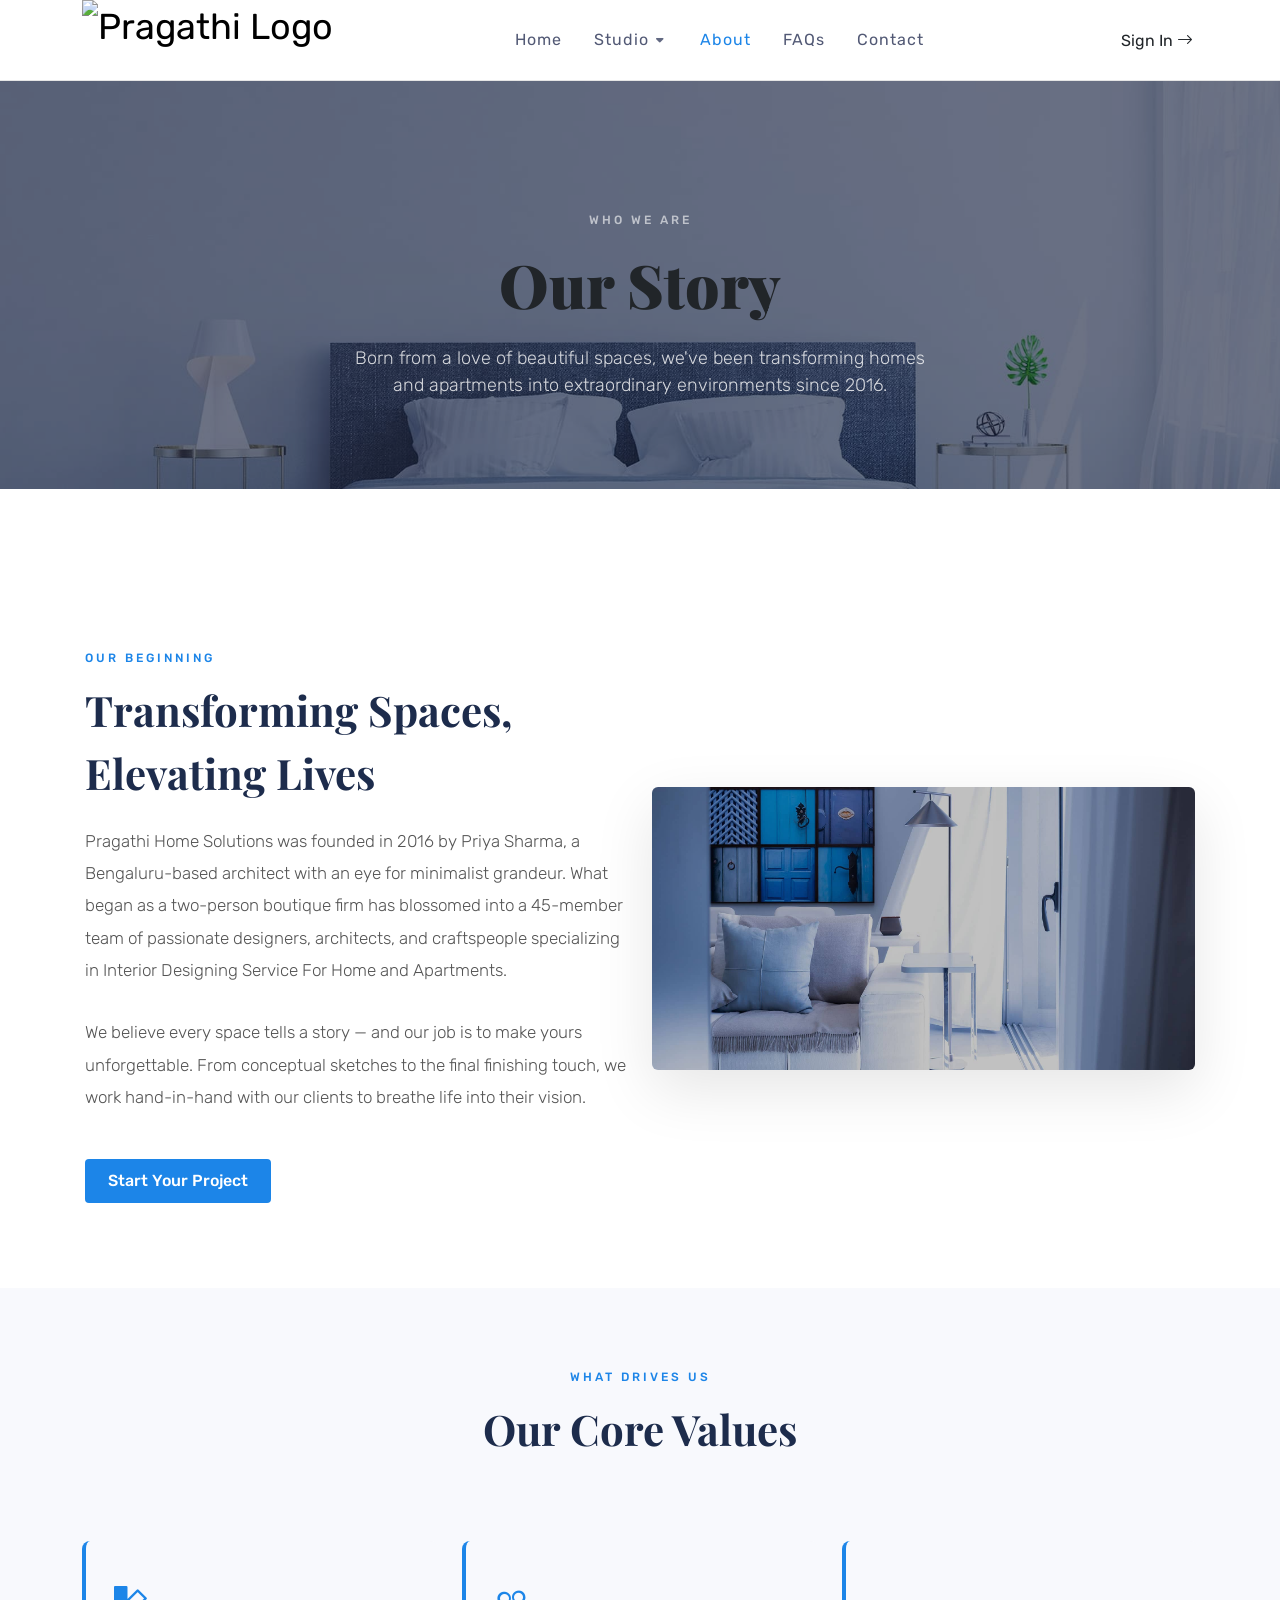
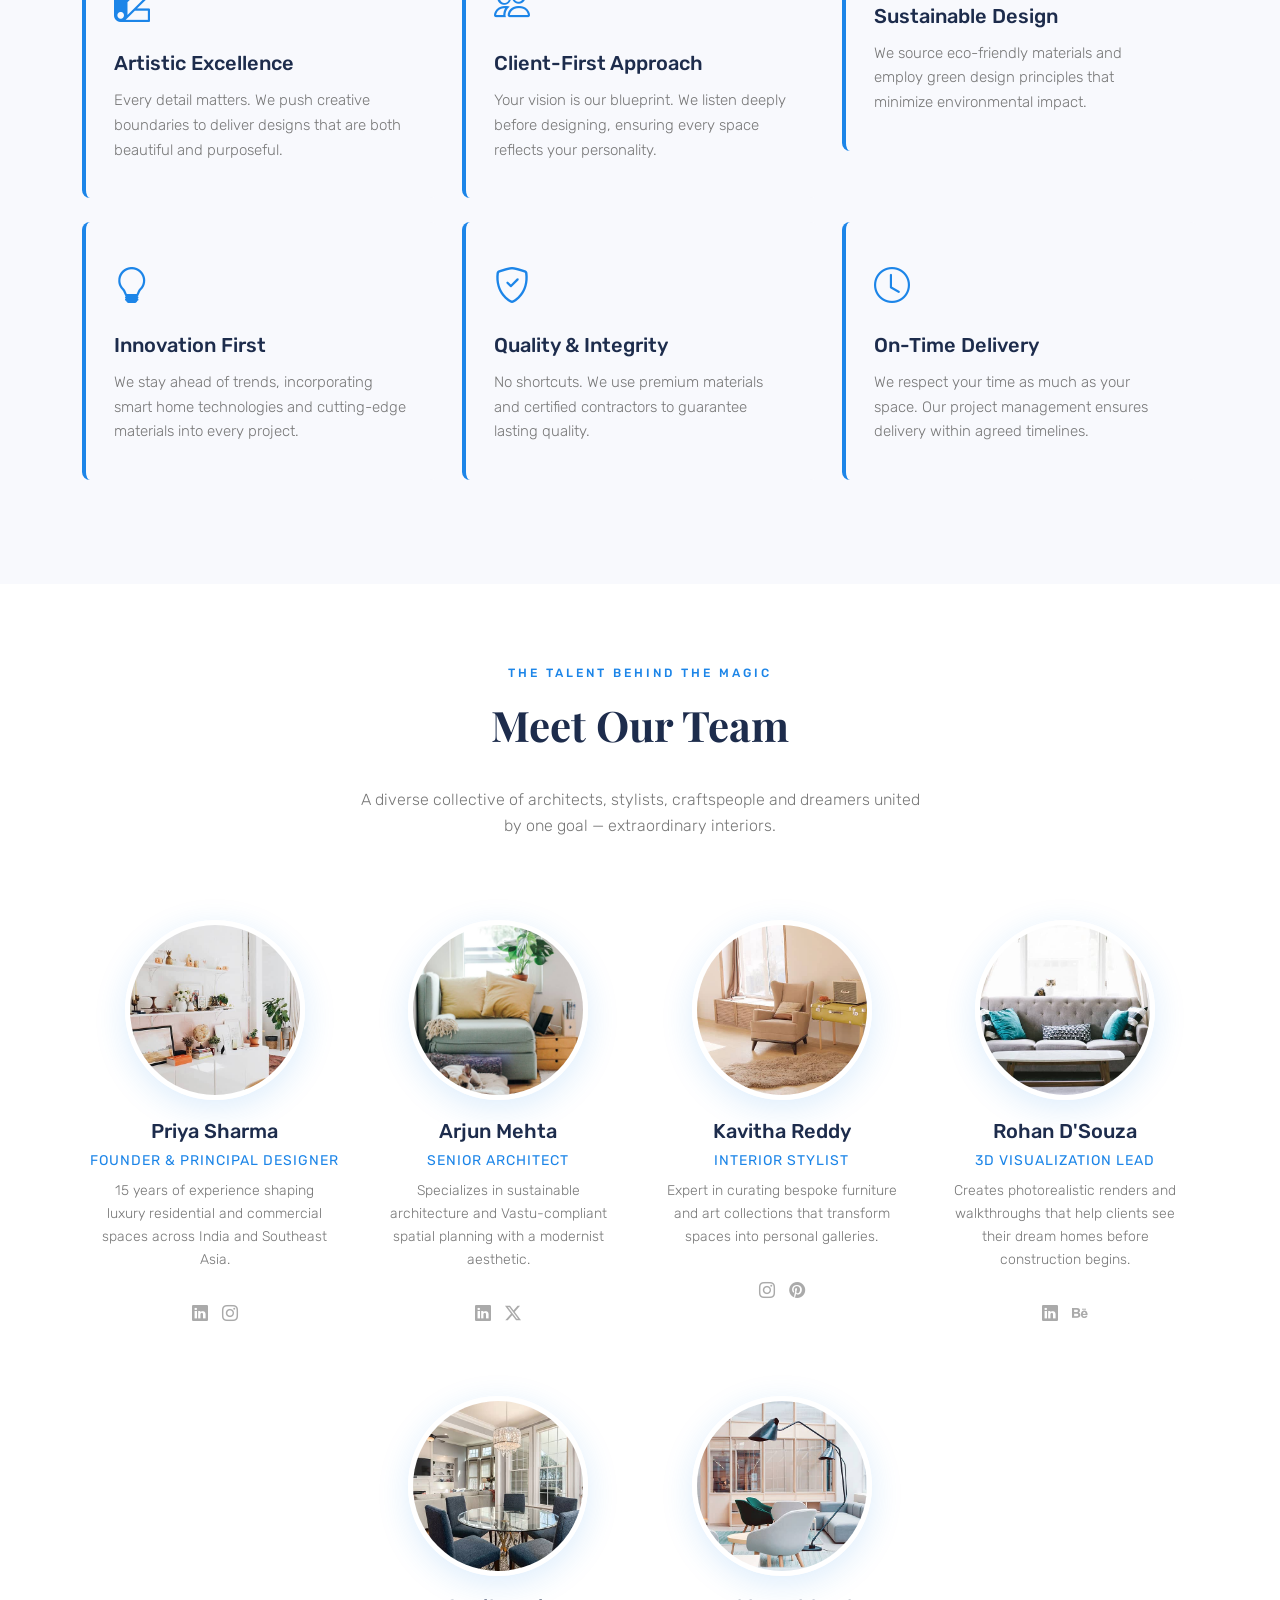
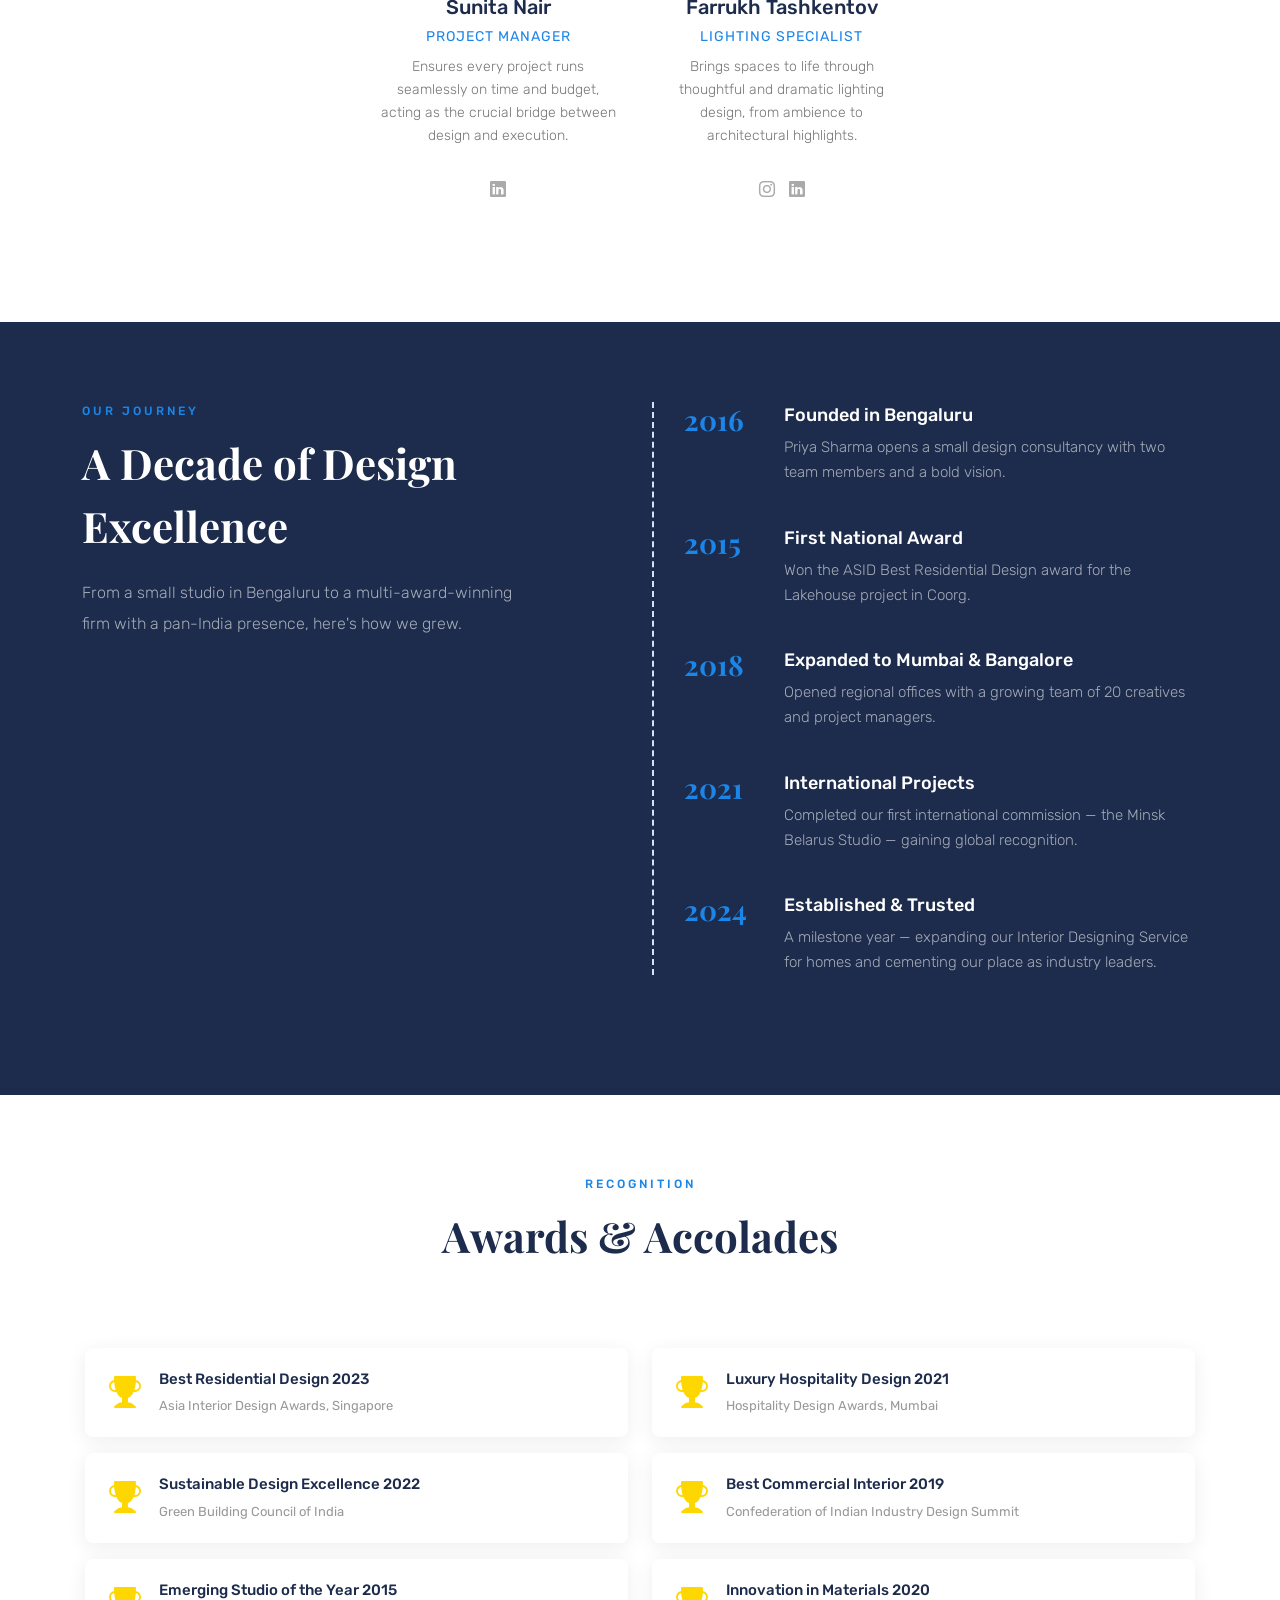
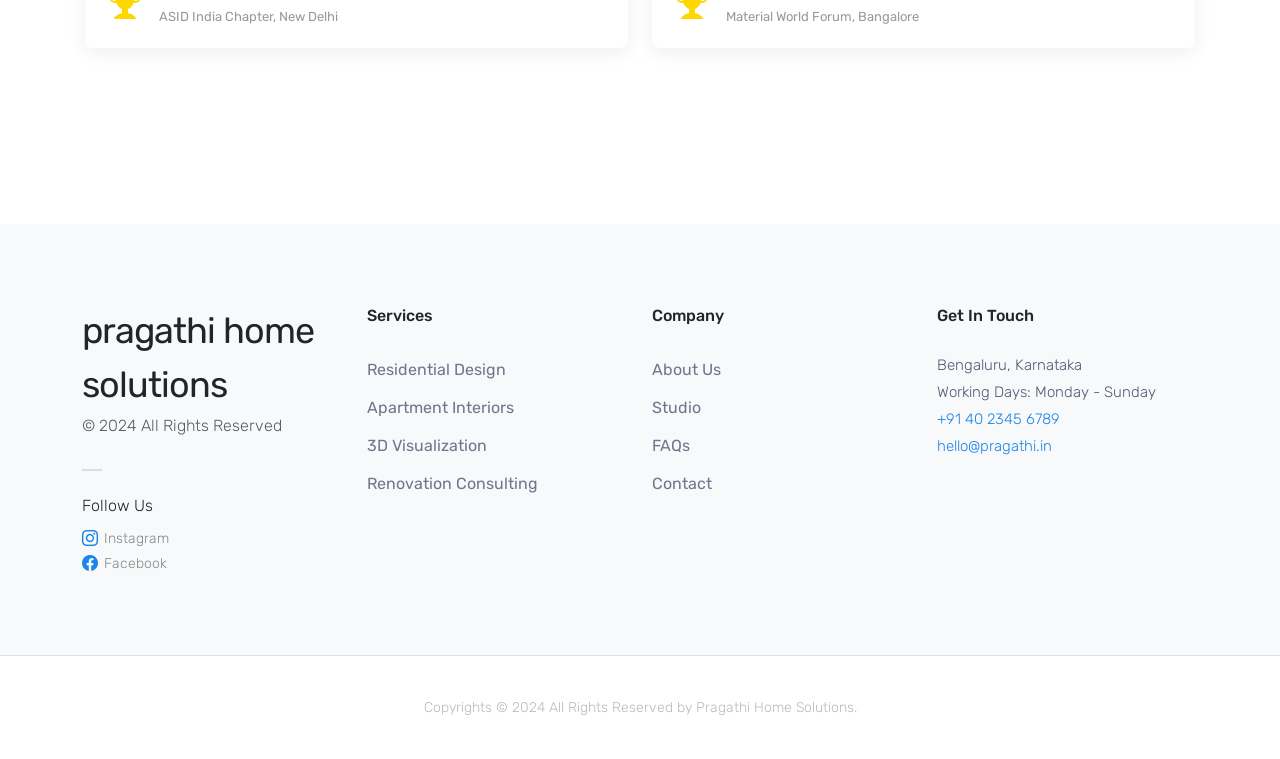
==== about.html @ 93fbe039 "first commit" ====
<!doctype html>
<html dir="ltr" lang="en-US">
  <head>
    <meta http-equiv="content-type" content="text/html; charset=utf-8" />
    <meta http-equiv="x-ua-compatible" content="IE=edge" />
    <meta name="description" content="Learn about Pragathi Home Solutions — our story, our team, and our design philosophy." />
    <link rel="preconnect" href="https://fonts.googleapis.com" />
    <link rel="preconnect" href="https://fonts.gstatic.com" crossorigin />
    <link href="https://fonts.googleapis.com/css2?family=Rubik:wght@300;400;500;700&family=Playfair+Display:ital,wght@0,700;0,900;1,700&display=swap" rel="stylesheet" />
    <link rel="stylesheet" href="style.css" />
    <link rel="stylesheet" href="css/font-icons.css" />
    <link rel="stylesheet" href="assets/interior-design/interior-design.css" />
    <link rel="stylesheet" href="css/custom.css" />
    <meta name="viewport" content="width=device-width, initial-scale=1" />
    <title>About Us | Pragathi Home Solutions</title>
    <style>
      .about-hero {
        background: url("assets/interior-design/images/about/hero.jpg") center center no-repeat;
        background-size: cover;
        padding: 130px 0 90px;
        position: relative;
      }
      .about-hero::before {
        content: '';
        position: absolute;
        inset: 0;
        background: rgba(10,20,50,0.6);
      }
      .about-hero .container { position: relative; z-index: 2; }
      .team-card {
        text-align: center;
        margin-bottom: 40px;
      }
      .team-img {
        width: 180px;
        height: 180px;
        border-radius: 50%;
        object-fit: cover;
        border: 5px solid #fff;
        box-shadow: 0 8px 32px rgba(28,133,232,.15);
        transition: transform .3s ease, box-shadow .3s ease;
      }
      .team-img:hover {
        transform: translateY(-6px);
        box-shadow: 0 16px 40px rgba(28,133,232,.25);
      }
      .team-name { font-size: 20px; font-weight: 500; color: #1d2c4c; margin: 16px 0 4px; }
      .team-role { font-size: 14px; color: #1c85e8; font-weight: 400; letter-spacing: 1px; text-transform: uppercase; }
      .team-bio { font-size: 14px; color: #777; font-weight: 300; margin-top: 8px; padding: 0 10px; }
      .team-social a { color: #AAA; font-size: 16px; margin: 0 5px; transition: color .3s; }
      .team-social a:hover { color: #1c85e8; }
      .value-card {
        background: #f8f9fd;
        border-radius: 8px;
        padding: 36px 28px;
        margin-bottom: 24px;
        border-left: 4px solid #1c85e8;
        transition: transform .3s ease, box-shadow .3s ease;
      }
      .value-card:hover {
        transform: translateY(-4px);
        box-shadow: 0 12px 35px rgba(28,133,232,.12);
      }
      .value-card i { font-size: 36px; color: #1c85e8; margin-bottom: 16px; }
      .value-card h4 { font-size: 20px; font-weight: 500; color: #1d2c4c; margin-bottom: 10px; }
      .value-card p { color: #777; font-weight: 300; font-size: 15px; margin: 0; }
      .timeline-item {
        display: flex;
        gap: 30px;
        margin-bottom: 40px;
        align-items: flex-start;
      }
      .timeline-year {
        min-width: 70px;
        font-family: 'Playfair Display', serif;
        font-size: 28px;
        font-weight: 700;
        color: #1c85e8;
        line-height: 1;
        padding-top: 4px;
      }
      .timeline-content h5 { color: #1d2c4c; font-size: 18px; font-weight: 500; margin-bottom: 6px; }
      .timeline-content p { color: #777; font-size: 15px; font-weight: 300; margin: 0; }
      .timeline-line {
        border-left: 2px dashed #d0e6f8;
        padding-left: 30px;
      }
      .section-label {
        text-transform: uppercase;
        letter-spacing: 3px;
        font-size: 12px;
        color: #1c85e8;
        font-weight: 500;
        margin-bottom: 10px;
      }
      .award-badge {
        display: flex;
        align-items: center;
        gap: 18px;
        padding: 20px 24px;
        background: #fff;
        border-radius: 8px;
        box-shadow: 0 4px 20px rgba(0,0,0,.07);
        margin-bottom: 16px;
        transition: transform .3s;
      }
      .award-badge:hover { transform: translateX(6px); }
      .award-badge i { font-size: 32px; color: gold; }
      .award-badge h6 { margin: 0 0 3px; font-size: 15px; font-weight: 500; color: #1d2c4c; }
      .award-badge span { font-size: 13px; color: #999; }
    </style>
  </head>

  <body class="stretched side-push-panel">
    <div id="side-panel">
      <div id="side-panel-trigger-close" class="side-panel-trigger">
        <a href="#"><i class="bi-x-lg"></i></a>
      </div>
      <div class="side-panel-wrap">
        <div class="widget">
          <h4 class="fw-normal">Quick Links</h4>
          <ul class="list-unstyled">
            <li><a href="index.html">Home</a></li>
            <li><a href="studio.html">Studio</a></li>
            <li><a href="about.html">About</a></li>
            <li><a href="faqs.html">FAQs</a></li>
            <li><a href="contact.html">Contact</a></li>
          </ul>
        </div>
      </div>
    </div>

    <div id="wrapper">
      <!-- Header -->
      <header id="header" class="header-size-md" data-sticky-shrink="false">
        <div id="header-wrap">
          <div class="container">
            <div class="header-row justify-content-between">
              <div id="logo" class="me-lg-0">
                <a href="index.html">
                  <img class="logo-default" srcset="assets/interior-design/images/logo.png, assets/interior-design/images/logo@2x.png 2x" src="assets/interior-design/images/logo@2x.png" alt="Pragathi Logo" />
                </a>
              </div>
              <div class="header-misc">
                <div id="side-panel-trigger" class="side-panel-trigger">
                  <a href="#" class="d-block d-lg-none text-dark"><i class="bi-arrow-right"></i></a>
                  <a href="#" class="d-none d-lg-block text-dark">Sign In <i class="bi-arrow-right"></i></a>
                </div>
              </div>
              <div class="primary-menu-trigger">
                <button class="cnvs-hamburger" type="button" title="Open Mobile Menu">
                  <span class="cnvs-hamburger-box"><span class="cnvs-hamburger-inner"></span></span>
                </button>
              </div>
              <nav class="primary-menu with-arrows">
                <ul class="menu-container">
                  <li class="menu-item"><a class="menu-link" href="index.html"><div>Home</div></a></li>
                  <li class="menu-item"><a class="menu-link" href="studio.html"><div>Studio</div></a>
                    <ul class="sub-menu-container">
                      <li class="menu-item"><a class="menu-link" href="project-detail.html?project=minskbelarus"><div>Minsk Belarus Studio</div></a></li>
                      <li class="menu-item"><a class="menu-link" href="project-detail.html?project=malibu"><div>Malibu Dream Airstream</div></a></li>
                      <li class="menu-item"><a class="menu-link" href="project-detail.html?project=moderncondo"><div>Modern Condo in City</div></a></li>
                    </ul>
                  </li>
                  <li class="menu-item current"><a class="menu-link" href="about.html"><div>About</div></a></li>
                  <li class="menu-item"><a class="menu-link" href="faqs.html"><div>FAQs</div></a></li>
                  <li class="menu-item"><a class="menu-link" href="contact.html"><div>Contact</div></a></li>
                </ul>
              </nav>
            </div>
          </div>
        </div>
        <div class="header-wrap-clone"></div>
      </header>

      <!-- Hero -->
      <section class="about-hero">
        <div class="container text-center text-white">
          <p class="section-label" style="color:rgba(255,255,255,.6)">Who We Are</p>
          <h1 class="font-secondary" style="font-size:60px; font-weight:900; margin-bottom:16px;">Our Story</h1>
          <p style="font-weight:300; opacity:.8; max-width:580px; margin:0 auto; font-size:18px;">
            Born from a love of beautiful spaces, we've been transforming homes and apartments into extraordinary environments since 2016.
          </p>
        </div>
      </section>

      <!-- Content -->
      <section id="content">
        <div class="content-wrap">

          <!-- Our Story -->
          <div class="container" style="padding: 80px 15px;">
            <div class="row align-items-center col-mb-50">
              <div class="col-lg-6">
                <p class="section-label">Our Beginning</p>
                <h2 class="font-secondary" style="font-size:42px; font-weight:700; color:#1d2c4c; margin-bottom:20px;">
                  Transforming Spaces,<br />Elevating Lives
                </h2>
                <p style="font-size:17px; color:#555; font-weight:300; line-height:1.9;">
                  Pragathi Home Solutions was founded in 2016 by Priya Sharma, a Bengaluru-based architect with an eye for minimalist grandeur. What began as a two-person boutique firm has blossomed into a 45-member team of passionate designers, architects, and craftspeople specializing in Interior Designing Service For Home and Apartments.
                </p>
                <p style="font-size:17px; color:#555; font-weight:300; line-height:1.9;">
                  We believe every space tells a story — and our job is to make yours unforgettable. From conceptual sketches to the final finishing touch, we work hand-in-hand with our clients to breathe life into their vision.
                </p>
                <a href="contact.html" class="button ms-0 button-rounded bg-color mt-3">Start Your Project</a>
              </div>
              <div class="col-lg-6">
                <img src="assets/interior-design/images/about/1.jpg" alt="Our Story" class="w-100" style="border-radius:6px; box-shadow: 0 20px 60px rgba(0,0,0,.1);" />
              </div>
            </div>
          </div>

          <!-- Our Values -->
          <div style="background:#f8f9fd; padding:80px 0;">
            <div class="container">
              <div class="text-center mb-6">
                <p class="section-label">What Drives Us</p>
                <h2 class="font-secondary" style="font-size:42px; font-weight:700; color:#1d2c4c;">Our Core Values</h2>
              </div>
              <div class="row col-mb-24">
                <div class="col-md-6 col-lg-4">
                  <div class="value-card">
                    <i class="bi-palette2"></i>
                    <h4>Artistic Excellence</h4>
                    <p>Every detail matters. We push creative boundaries to deliver designs that are both beautiful and purposeful.</p>
                  </div>
                </div>
                <div class="col-md-6 col-lg-4">
                  <div class="value-card">
                    <i class="bi-people"></i>
                    <h4>Client-First Approach</h4>
                    <p>Your vision is our blueprint. We listen deeply before designing, ensuring every space reflects your personality.</p>
                  </div>
                </div>
                <div class="col-md-6 col-lg-4">
                  <div class="value-card">
                    <i class="bi-leaf"></i>
                    <h4>Sustainable Design</h4>
                    <p>We source eco-friendly materials and employ green design principles that minimize environmental impact.</p>
                  </div>
                </div>
                <div class="col-md-6 col-lg-4">
                  <div class="value-card">
                    <i class="bi-lightbulb"></i>
                    <h4>Innovation First</h4>
                    <p>We stay ahead of trends, incorporating smart home technologies and cutting-edge materials into every project.</p>
                  </div>
                </div>
                <div class="col-md-6 col-lg-4">
                  <div class="value-card">
                    <i class="bi-shield-check"></i>
                    <h4>Quality & Integrity</h4>
                    <p>No shortcuts. We use premium materials and certified contractors to guarantee lasting quality.</p>
                  </div>
                </div>
                <div class="col-md-6 col-lg-4">
                  <div class="value-card">
                    <i class="bi-clock"></i>
                    <h4>On-Time Delivery</h4>
                    <p>We respect your time as much as your space. Our project management ensures delivery within agreed timelines.</p>
                  </div>
                </div>
              </div>
            </div>
          </div>

          <!-- Team -->
          <div class="container" style="padding: 80px 15px;">
            <div class="text-center mb-6">
              <p class="section-label">The Talent Behind The Magic</p>
              <h2 class="font-secondary" style="font-size:42px; font-weight:700; color:#1d2c4c;">Meet Our Team</h2>
              <p style="color:#777; max-width:560px; margin:12px auto 0; font-weight:300;">
                A diverse collective of architects, stylists, craftspeople and dreamers united by one goal — extraordinary interiors.
              </p>
            </div>
            <div class="row justify-content-center col-mb-30">
              <div class="col-6 col-md-4 col-lg-3">
                <div class="team-card">
                  <img src="assets/interior-design/images/studios/1.jpg" alt="Priya Sharma" class="team-img" />
                  <div class="team-name">Priya Sharma</div>
                  <div class="team-role">Founder & Principal Designer</div>
                  <p class="team-bio">15 years of experience shaping luxury residential and commercial spaces across India and Southeast Asia.</p>
                  <div class="team-social mt-2">
                    <a href="#"><i class="bi-linkedin"></i></a>
                    <a href="#"><i class="bi-instagram"></i></a>
                  </div>
                </div>
              </div>
              <div class="col-6 col-md-4 col-lg-3">
                <div class="team-card">
                  <img src="assets/interior-design/images/studios/3.jpg" alt="Arjun Mehta" class="team-img" />
                  <div class="team-name">Arjun Mehta</div>
                  <div class="team-role">Senior Architect</div>
                  <p class="team-bio">Specializes in sustainable architecture and Vastu-compliant spatial planning with a modernist aesthetic.</p>
                  <div class="team-social mt-2">
                    <a href="#"><i class="bi-linkedin"></i></a>
                    <a href="#"><i class="bi-twitter-x"></i></a>
                  </div>
                </div>
              </div>
              <div class="col-6 col-md-4 col-lg-3">
                <div class="team-card">
                  <img src="assets/interior-design/images/studios/5.jpg" alt="Kavitha Reddy" class="team-img" />
                  <div class="team-name">Kavitha Reddy</div>
                  <div class="team-role">Interior Stylist</div>
                  <p class="team-bio">Expert in curating bespoke furniture and art collections that transform spaces into personal galleries.</p>
                  <div class="team-social mt-2">
                    <a href="#"><i class="bi-instagram"></i></a>
                    <a href="#"><i class="bi-pinterest"></i></a>
                  </div>
                </div>
              </div>
              <div class="col-6 col-md-4 col-lg-3">
                <div class="team-card">
                  <img src="assets/interior-design/images/studios/7.jpg" alt="Rohan D'Souza" class="team-img" />
                  <div class="team-name">Rohan D'Souza</div>
                  <div class="team-role">3D Visualization Lead</div>
                  <p class="team-bio">Creates photorealistic renders and walkthroughs that help clients see their dream homes before construction begins.</p>
                  <div class="team-social mt-2">
                    <a href="#"><i class="bi-linkedin"></i></a>
                    <a href="#"><i class="bi-behance"></i></a>
                  </div>
                </div>
              </div>
              <div class="col-6 col-md-4 col-lg-3">
                <div class="team-card">
                  <img src="assets/interior-design/images/studios/9.jpg" alt="Sunita Nair" class="team-img" />
                  <div class="team-name">Sunita Nair</div>
                  <div class="team-role">Project Manager</div>
                  <p class="team-bio">Ensures every project runs seamlessly on time and budget, acting as the crucial bridge between design and execution.</p>
                  <div class="team-social mt-2">
                    <a href="#"><i class="bi-linkedin"></i></a>
                  </div>
                </div>
              </div>
              <div class="col-6 col-md-4 col-lg-3">
                <div class="team-card">
                  <img src="assets/interior-design/images/studios/11.jpg" alt="Farrukh Tashkentov" class="team-img" />
                  <div class="team-name">Farrukh Tashkentov</div>
                  <div class="team-role">Lighting Specialist</div>
                  <p class="team-bio">Brings spaces to life through thoughtful and dramatic lighting design, from ambience to architectural highlights.</p>
                  <div class="team-social mt-2">
                    <a href="#"><i class="bi-instagram"></i></a>
                    <a href="#"><i class="bi-linkedin"></i></a>
                  </div>
                </div>
              </div>
            </div>
          </div>

          <!-- Timeline -->
          <div style="background:#1d2c4c; padding:80px 0;">
            <div class="container">
              <div class="row col-mb-50">
                <div class="col-lg-5">
                  <p class="section-label" style="color:#1c85e8;">Our Journey</p>
                  <h2 class="font-secondary" style="font-size:42px; font-weight:700; color:#fff; margin-bottom:20px;">A Decade of Design Excellence</h2>
                  <p style="color:rgba(255,255,255,.6); font-weight:300; font-size:16px; line-height:1.9;">
                    From a small studio in Bengaluru to a multi-award-winning firm with a pan-India presence, here's how we grew.
                  </p>
                </div>
                <div class="col-lg-6 offset-lg-1">
                  <div class="timeline-line">
                    <div class="timeline-item">
                      <div class="timeline-year" style="color:#1c85e8;">2016</div>
                      <div class="timeline-content">
                        <h5 style="color:#fff;">Founded in Bengaluru</h5>
                        <p style="color:rgba(255,255,255,.6);">Priya Sharma opens a small design consultancy with two team members and a bold vision.</p>
                      </div>
                    </div>
                    <div class="timeline-item">
                      <div class="timeline-year" style="color:#1c85e8;">2015</div>
                      <div class="timeline-content">
                        <h5 style="color:#fff;">First National Award</h5>
                        <p style="color:rgba(255,255,255,.6);">Won the ASID Best Residential Design award for the Lakehouse project in Coorg.</p>
                      </div>
                    </div>
                    <div class="timeline-item">
                      <div class="timeline-year" style="color:#1c85e8;">2018</div>
                      <div class="timeline-content">
                        <h5 style="color:#fff;">Expanded to Mumbai & Bangalore</h5>
                        <p style="color:rgba(255,255,255,.6);">Opened regional offices with a growing team of 20 creatives and project managers.</p>
                      </div>
                    </div>
                    <div class="timeline-item">
                      <div class="timeline-year" style="color:#1c85e8;">2021</div>
                      <div class="timeline-content">
                        <h5 style="color:#fff;">International Projects</h5>
                        <p style="color:rgba(255,255,255,.6);">Completed our first international commission — the Minsk Belarus Studio — gaining global recognition.</p>
                      </div>
                    </div>
                    <div class="timeline-item">
                      <div class="timeline-year" style="color:#1c85e8;">2024</div>
                      <div class="timeline-content">
                        <h5 style="color:#fff;">Established & Trusted</h5>
                        <p style="color:rgba(255,255,255,.6);">A milestone year — expanding our Interior Designing Service for homes and cementing our place as industry leaders.</p>
                      </div>
                    </div>
                  </div>
                </div>
              </div>
            </div>
          </div>

          <!-- Awards -->
          <div class="container" style="padding: 80px 15px;">
            <div class="text-center mb-6">
              <p class="section-label">Recognition</p>
              <h2 class="font-secondary" style="font-size:42px; font-weight:700; color:#1d2c4c;">Awards & Accolades</h2>
            </div>
            <div class="row col-mb-20">
              <div class="col-md-6">
                <div class="award-badge"><i class="bi-trophy-fill"></i><div><h6>Best Residential Design 2023</h6><span>Asia Interior Design Awards, Singapore</span></div></div>
                <div class="award-badge"><i class="bi-trophy-fill"></i><div><h6>Sustainable Design Excellence 2022</h6><span>Green Building Council of India</span></div></div>
                <div class="award-badge"><i class="bi-trophy-fill"></i><div><h6>Emerging Studio of the Year 2015</h6><span>ASID India Chapter, New Delhi</span></div></div>
              </div>
              <div class="col-md-6">
                <div class="award-badge"><i class="bi-trophy-fill"></i><div><h6>Luxury Hospitality Design 2021</h6><span>Hospitality Design Awards, Mumbai</span></div></div>
                <div class="award-badge"><i class="bi-trophy-fill"></i><div><h6>Best Commercial Interior 2019</h6><span>Confederation of Indian Industry Design Summit</span></div></div>
                <div class="award-badge"><i class="bi-trophy-fill"></i><div><h6>Innovation in Materials 2020</h6><span>Material World Forum, Bangalore</span></div></div>
              </div>
            </div>
          </div>

        </div>
      </section>

      <!-- Footer -->
      <footer id="footer" class="border-0 bg-constrast-100">
        <div class="container">
          <div class="footer-widgets-wrap">
            <div class="row col-mb-50">
              <div class="col-sm-6 col-lg-3">
                <div class="widget">
                  <div class="fw-normal text-lowercase mb-0" style="font-size: 36px; letter-spacing: -1px">Pragathi Home Solutions</div>
                  <p class="text-muted fw-light">© 2024 All Rights Reserved</p>
                  <div class="app-links">
                    <p>Follow Us</p>
                    <a href="#" class="link"><i class="bi-instagram"></i> <span>Instagram</span></a><br />
                    <a href="#" class="link"><i class="bi-facebook"></i> <span>Facebook</span></a>
                  </div>
                </div>
              </div>
              <div class="col-sm-6 col-lg-3">
                <div class="widget widget_links widget-li-noicon">
                  <h4>Services</h4>
                  <ul>
                    <li><a href="#">Residential Design</a></li>
                    <li><a href="#">Apartment Interiors</a></li>
                    <li><a href="#">3D Visualization</a></li>
                    <li><a href="#">Renovation Consulting</a></li>
                  </ul>
                </div>
              </div>
              <div class="col-sm-6 col-lg-3">
                <div class="widget widget_links widget-li-noicon">
                  <h4>Company</h4>
                  <ul>
                    <li><a href="about.html">About Us</a></li>
                    <li><a href="studio.html">Studio</a></li>
                    <li><a href="faqs.html">FAQs</a></li>
                    <li><a href="contact.html">Contact</a></li>
                  </ul>
                </div>
              </div>
              <div class="col-sm-6 col-lg-3">
                <div class="widget">
                  <h4>Get In Touch</h4>
                  <address style="font-style:normal; color:#525975; font-size:15px; font-weight:300; line-height:1.8;">
                    Bengaluru, Karnataka<br />
                    Working Days: Monday - Sunday<br />
                    <a href="tel:+914023456789" style="color:#1c85e8;">+91 40 2345 6789</a><br />
                    <a href="mailto:hello@pragathi.in" style="color:#1c85e8;">hello@pragathi.in</a>
                  </address>
                </div>
              </div>
            </div>
          </div>
        </div>
        <div class="line m-0"></div>
        <div id="copyrights" style="background-color: #fff">
          <div class="container">
            <div class="w-100 text-center m-0">
              <span>Copyrights &copy; 2024 All Rights Reserved by Pragathi Home Solutions.</span>
            </div>
          </div>
        </div>
      </footer>
    </div>

    <div id="gotoTop" class="uil uil-angle-up rounded-circle"></div>
    <script src="js/plugins.min.js"></script>
    <script src="js/functions.bundle.js"></script>
  </body>
</html>
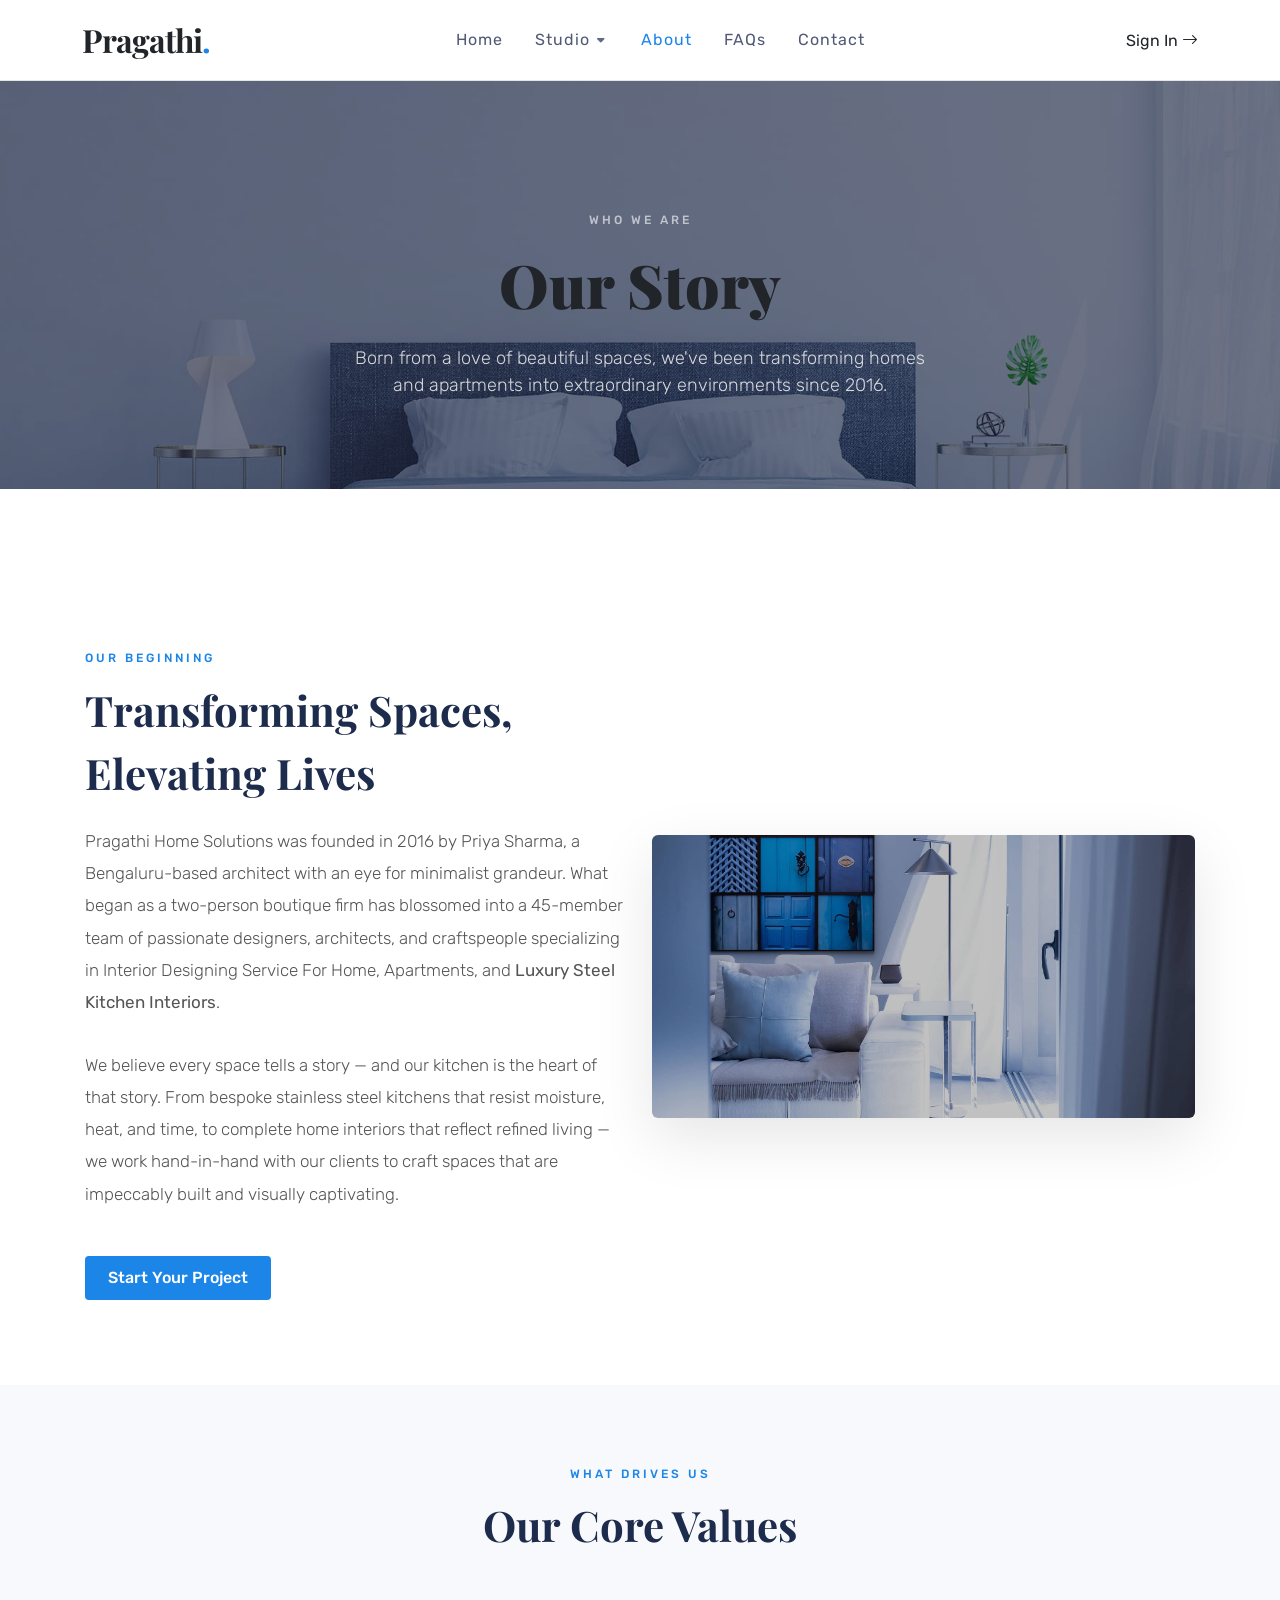
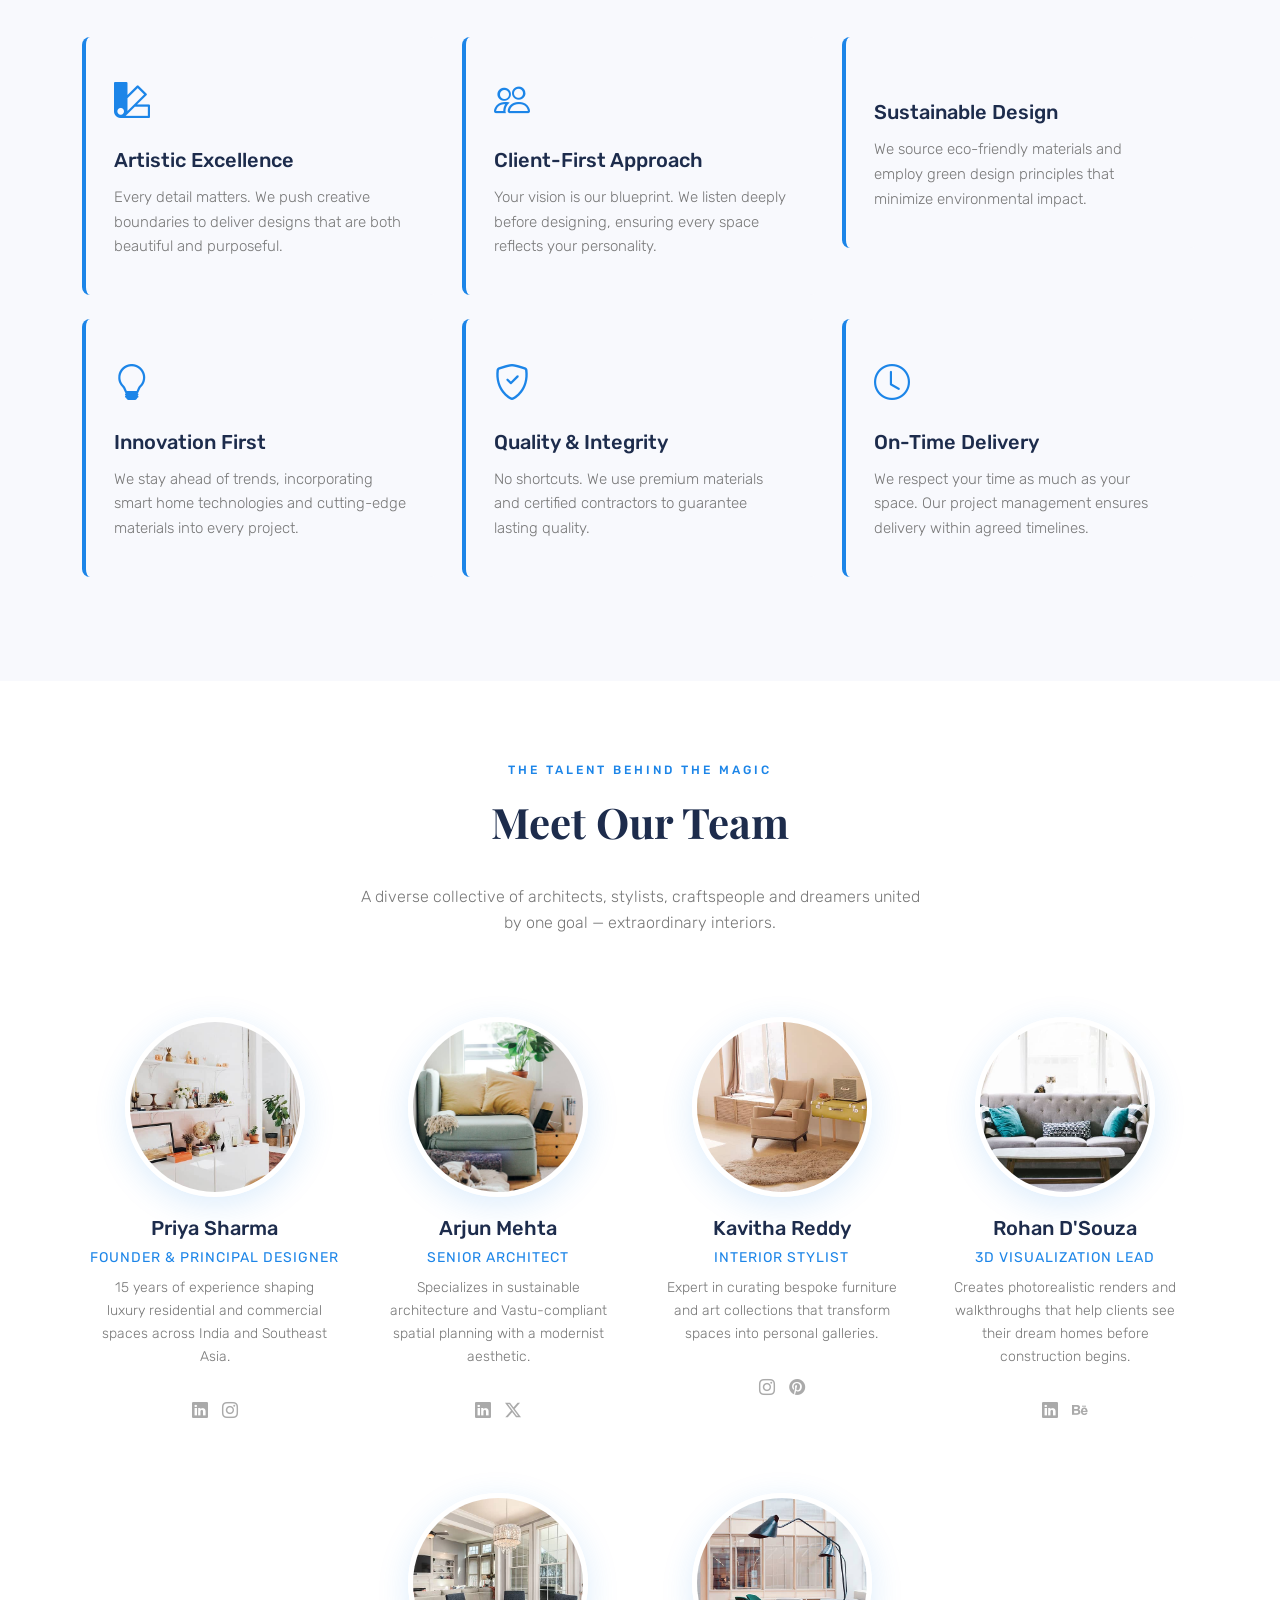
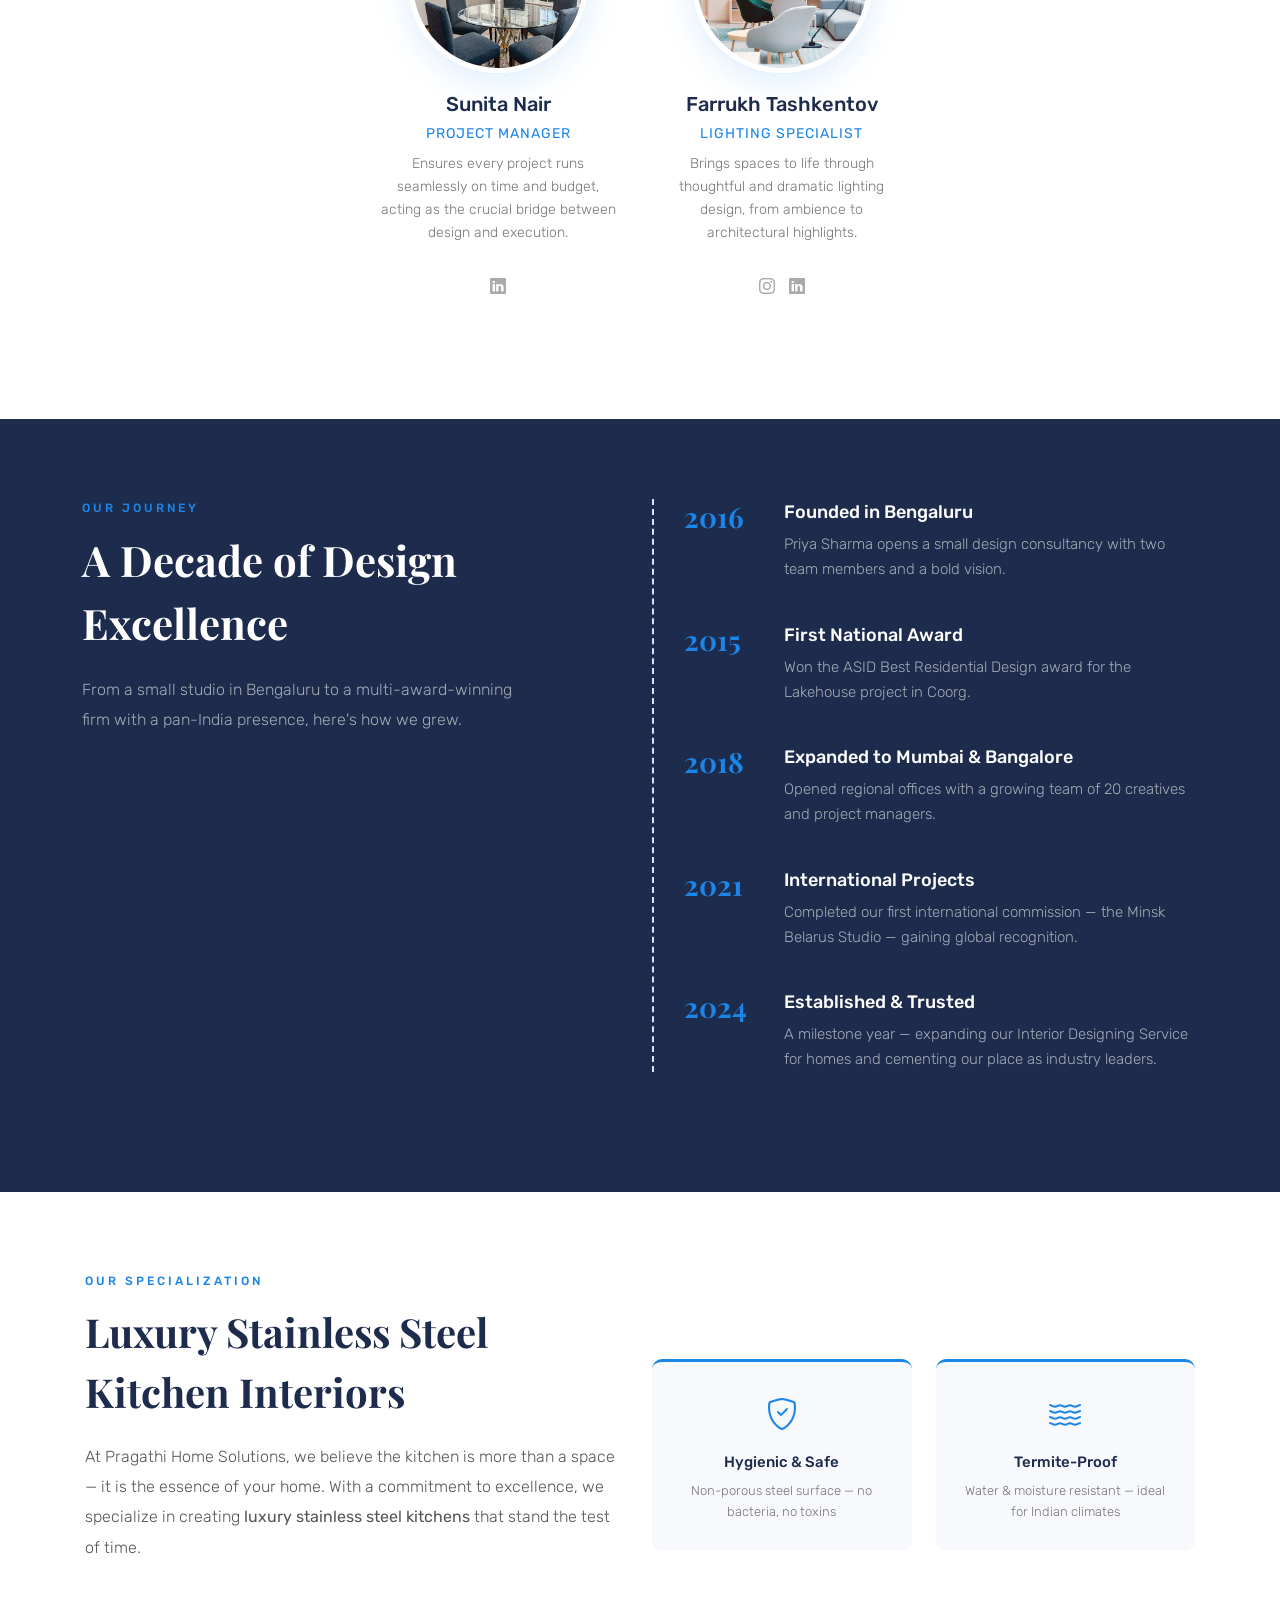
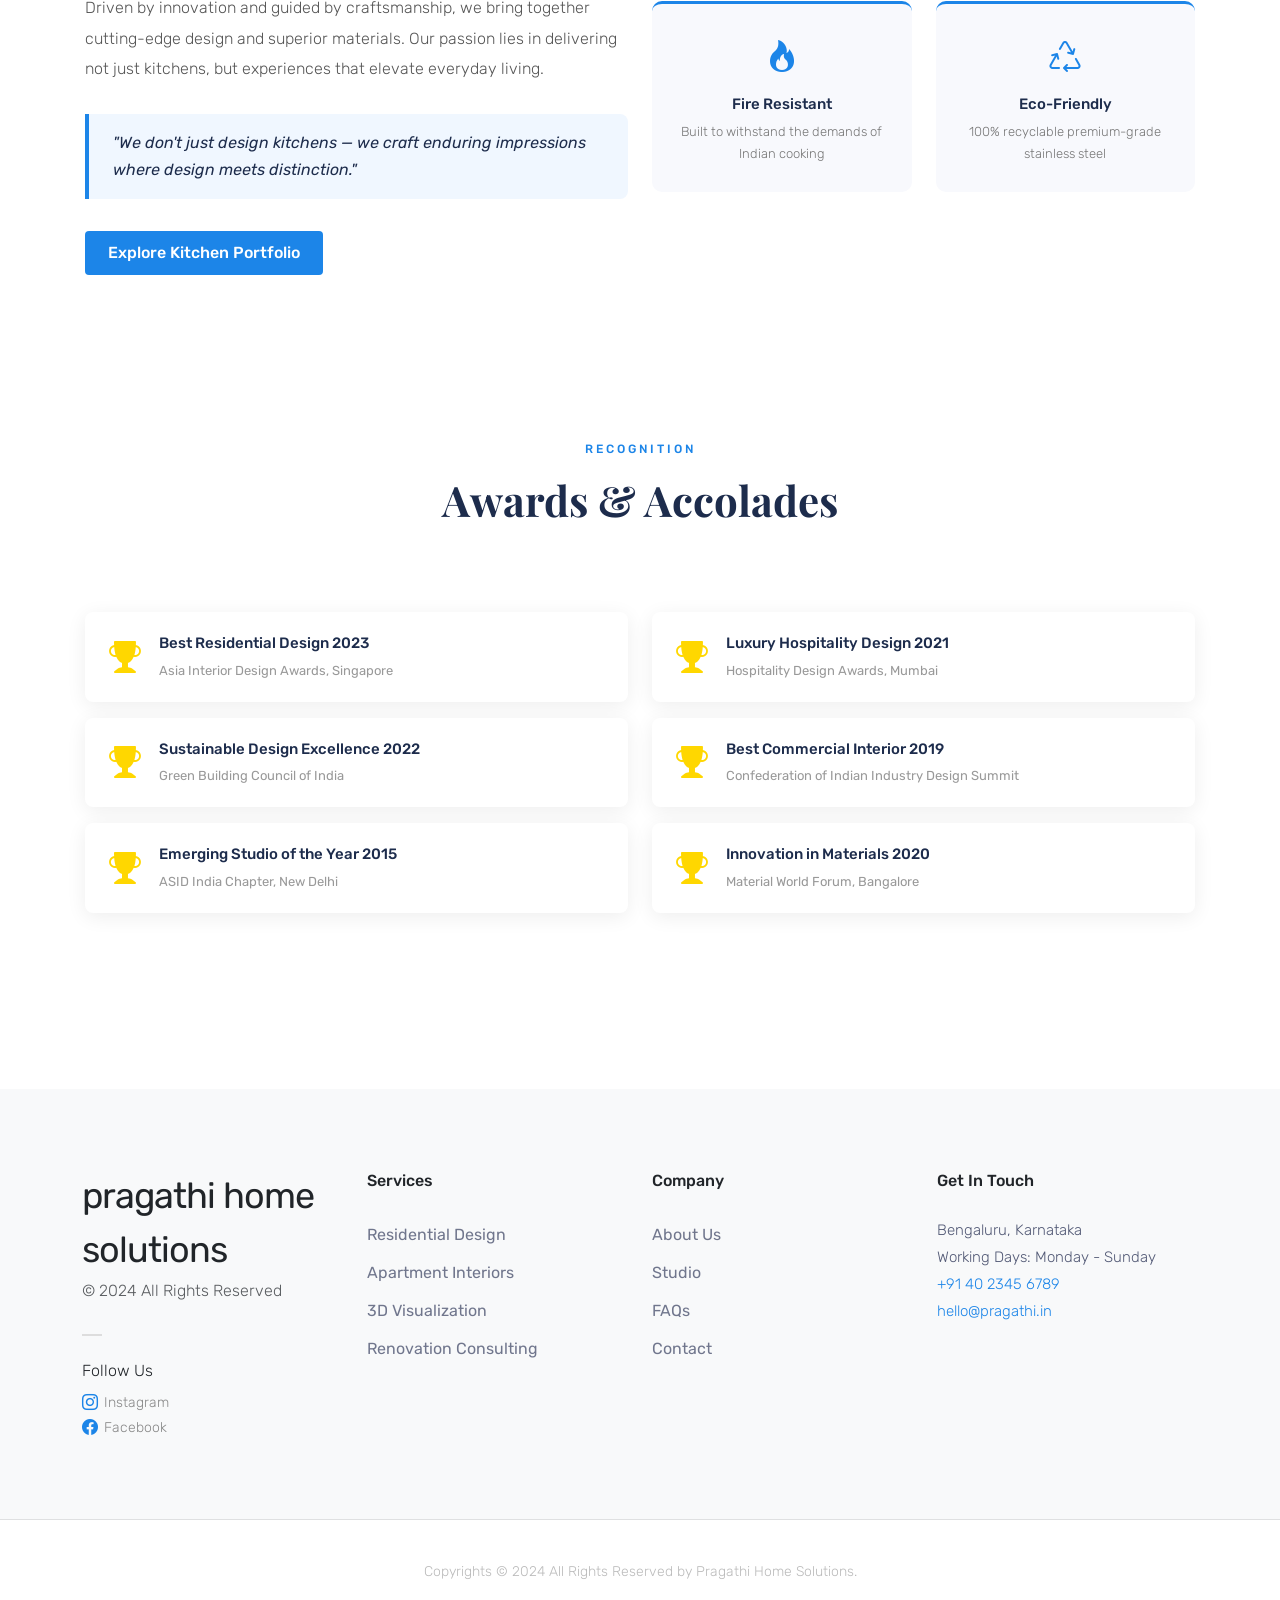
==== commit f4f78251: "some pages add and changes are done" ====
--- a/about.html
+++ b/about.html
@@ -137,14 +137,14 @@
           <div class="container">
             <div class="header-row justify-content-between">
               <div id="logo" class="me-lg-0">
-                <a href="index.html">
-                  <img class="logo-default" srcset="assets/interior-design/images/logo.png, assets/interior-design/images/logo@2x.png 2x" src="assets/interior-design/images/logo@2x.png" alt="Pragathi Logo" />
+                <a href="index.html" class="text-dark font-secondary fw-bold" style="font-size: 32px; letter-spacing: -1px; text-decoration: none;">
+                  Pragathi<span style="color: #1c85e8;">.</span>
                 </a>
               </div>
               <div class="header-misc">
-                <div id="side-panel-trigger" class="side-panel-trigger">
-                  <a href="#" class="d-block d-lg-none text-dark"><i class="bi-arrow-right"></i></a>
-                  <a href="#" class="d-none d-lg-block text-dark">Sign In <i class="bi-arrow-right"></i></a>
+                <div class="side-panel-trigger">
+                  <a href="login.html" class="d-block d-lg-none text-dark"><i class="bi-box-arrow-in-right"></i></a>
+                  <a href="login.html" class="d-none d-lg-block text-dark">Sign In <i class="bi-arrow-right"></i></a>
                 </div>
               </div>
               <div class="primary-menu-trigger">
@@ -157,9 +157,12 @@
                   <li class="menu-item"><a class="menu-link" href="index.html"><div>Home</div></a></li>
                   <li class="menu-item"><a class="menu-link" href="studio.html"><div>Studio</div></a>
                     <ul class="sub-menu-container">
-                      <li class="menu-item"><a class="menu-link" href="project-detail.html?project=minskbelarus"><div>Minsk Belarus Studio</div></a></li>
-                      <li class="menu-item"><a class="menu-link" href="project-detail.html?project=malibu"><div>Malibu Dream Airstream</div></a></li>
-                      <li class="menu-item"><a class="menu-link" href="project-detail.html?project=moderncondo"><div>Modern Condo in City</div></a></li>
+                      <li class="menu-item"><a class="menu-link" href="project-detail.html?project=smallapartments"><div>Small Apartment Kitchens</div></a></li>
+                      <li class="menu-item"><a class="menu-link" href="project-detail.html?project=mediumhomes"><div>Medium Homes (2BHK/3BHK)</div></a></li>
+                      <li class="menu-item"><a class="menu-link" href="project-detail.html?project=luxuryvillas"><div>Luxury Villas / Farmhouses</div></a></li>
+                      <li class="menu-item"><a class="menu-link" href="project-detail.html?project=steelspecial"><div>Steel Kitchen Special</div></a></li>
+                      <li class="menu-item"><a class="menu-link" href="project-detail.html?project=smartkitchen"><div>Smart Kitchen</div></a></li>
+                      <li class="menu-item"><a class="menu-link" href="project-detail.html?project=colortrends"><div>Color Trends</div></a></li>
                     </ul>
                   </li>
                   <li class="menu-item current"><a class="menu-link" href="about.html"><div>About</div></a></li>
@@ -197,10 +200,10 @@
                   Transforming Spaces,<br />Elevating Lives
                 </h2>
                 <p style="font-size:17px; color:#555; font-weight:300; line-height:1.9;">
-                  Pragathi Home Solutions was founded in 2016 by Priya Sharma, a Bengaluru-based architect with an eye for minimalist grandeur. What began as a two-person boutique firm has blossomed into a 45-member team of passionate designers, architects, and craftspeople specializing in Interior Designing Service For Home and Apartments.
+                  Pragathi Home Solutions was founded in 2016 by Priya Sharma, a Bengaluru-based architect with an eye for minimalist grandeur. What began as a two-person boutique firm has blossomed into a 45-member team of passionate designers, architects, and craftspeople specializing in Interior Designing Service For Home, Apartments, and <strong>Luxury Steel Kitchen Interiors</strong>.
                 </p>
                 <p style="font-size:17px; color:#555; font-weight:300; line-height:1.9;">
-                  We believe every space tells a story — and our job is to make yours unforgettable. From conceptual sketches to the final finishing touch, we work hand-in-hand with our clients to breathe life into their vision.
+                  We believe every space tells a story — and our kitchen is the heart of that story. From bespoke stainless steel kitchens that resist moisture, heat, and time, to complete home interiors that reflect refined living — we work hand-in-hand with our clients to craft spaces that are impeccably built and visually captivating.
                 </p>
                 <a href="contact.html" class="button ms-0 button-rounded bg-color mt-3">Start Your Project</a>
               </div>
@@ -401,6 +404,61 @@
               </div>
             </div>
           </div>
+
+          <!-- Steel Kitchen Specialization -->
+          <div class="container" style="padding: 80px 15px;">
+            <div class="row align-items-center col-mb-50">
+              <div class="col-lg-6">
+                <p class="section-label">Our Specialization</p>
+                <h2 class="font-secondary" style="font-size:40px; font-weight:700; color:#1d2c4c; margin-bottom:20px;">
+                  Luxury Stainless Steel<br/>Kitchen Interiors
+                </h2>
+                <p style="font-size:16px; color:#555; font-weight:300; line-height:1.9;">
+                  At Pragathi Home Solutions, we believe the kitchen is more than a space — it is the essence of your home. With a commitment to excellence, we specialize in creating <strong>luxury stainless steel kitchens</strong> that stand the test of time.
+                </p>
+                <p style="font-size:16px; color:#555; font-weight:300; line-height:1.9;">
+                  Driven by innovation and guided by craftsmanship, we bring together cutting-edge design and superior materials. Our passion lies in delivering not just kitchens, but experiences that elevate everyday living.
+                </p>
+                <blockquote style="border-left: 4px solid #1c85e8; padding: 16px 24px; background: #f0f7ff; border-radius: 0 8px 8px 0; margin: 24px 0;">
+                  <p style="color: #1d2c4c; font-size:16px; font-style:italic; margin:0; font-weight:400;">"We don't just design kitchens — we craft enduring impressions where design meets distinction."</p>
+                </blockquote>
+                <a href="studio.html" class="button ms-0 button-rounded bg-color mt-2">Explore Kitchen Portfolio</a>
+              </div>
+              <div class="col-lg-6">
+                <div class="row col-mb-20">
+                  <div class="col-6">
+                    <div style="background:#f8f9fd; border-radius:10px; padding:28px 20px; border-top:3px solid #1c85e8; text-align:center;">
+                      <i class="bi-shield-check" style="font-size:32px; color:#1c85e8; margin-bottom:12px; display:block;"></i>
+                      <h6 style="color:#1d2c4c; font-size:15px; font-weight:500; margin-bottom:6px;">Hygienic &amp; Safe</h6>
+                      <p style="color:#777; font-size:13px; font-weight:300; margin:0;">Non-porous steel surface — no bacteria, no toxins</p>
+                    </div>
+                  </div>
+                  <div class="col-6">
+                    <div style="background:#f8f9fd; border-radius:10px; padding:28px 20px; border-top:3px solid #1c85e8; text-align:center;">
+                      <i class="bi-water" style="font-size:32px; color:#1c85e8; margin-bottom:12px; display:block;"></i>
+                      <h6 style="color:#1d2c4c; font-size:15px; font-weight:500; margin-bottom:6px;">Termite-Proof</h6>
+                      <p style="color:#777; font-size:13px; font-weight:300; margin:0;">Water &amp; moisture resistant — ideal for Indian climates</p>
+                    </div>
+                  </div>
+                  <div class="col-6">
+                    <div style="background:#f8f9fd; border-radius:10px; padding:28px 20px; border-top:3px solid #1c85e8; text-align:center;">
+                      <i class="bi-fire" style="font-size:32px; color:#1c85e8; margin-bottom:12px; display:block;"></i>
+                      <h6 style="color:#1d2c4c; font-size:15px; font-weight:500; margin-bottom:6px;">Fire Resistant</h6>
+                      <p style="color:#777; font-size:13px; font-weight:300; margin:0;">Built to withstand the demands of Indian cooking</p>
+                    </div>
+                  </div>
+                  <div class="col-6">
+                    <div style="background:#f8f9fd; border-radius:10px; padding:28px 20px; border-top:3px solid #1c85e8; text-align:center;">
+                      <i class="bi-recycle" style="font-size:32px; color:#1c85e8; margin-bottom:12px; display:block;"></i>
+                      <h6 style="color:#1d2c4c; font-size:15px; font-weight:500; margin-bottom:6px;">Eco-Friendly</h6>
+                      <p style="color:#777; font-size:13px; font-weight:300; margin:0;">100% recyclable premium-grade stainless steel</p>
+                    </div>
+                  </div>
+                </div>
+              </div>
+            </div>
+          </div>
+          <!-- End Steel Kitchen Specialization -->
 
           <!-- Awards -->
           <div class="container" style="padding: 80px 15px;">
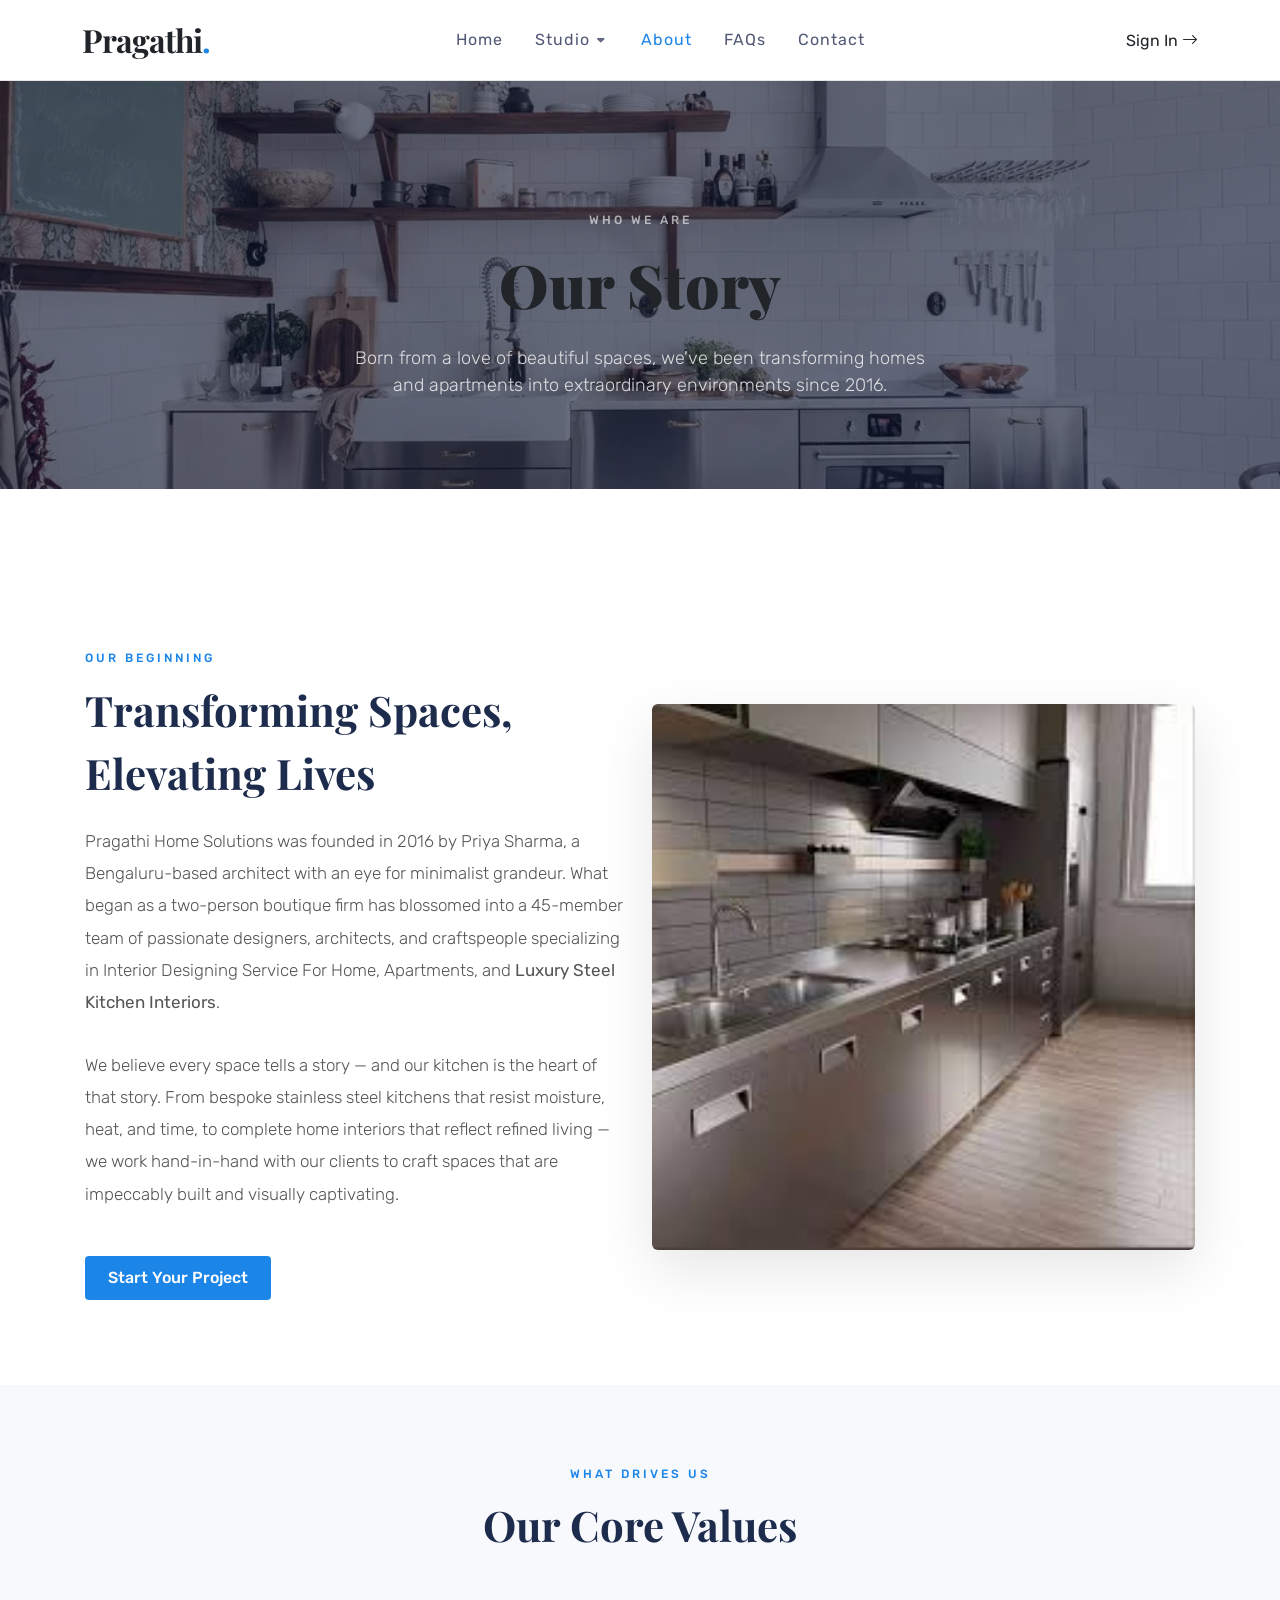
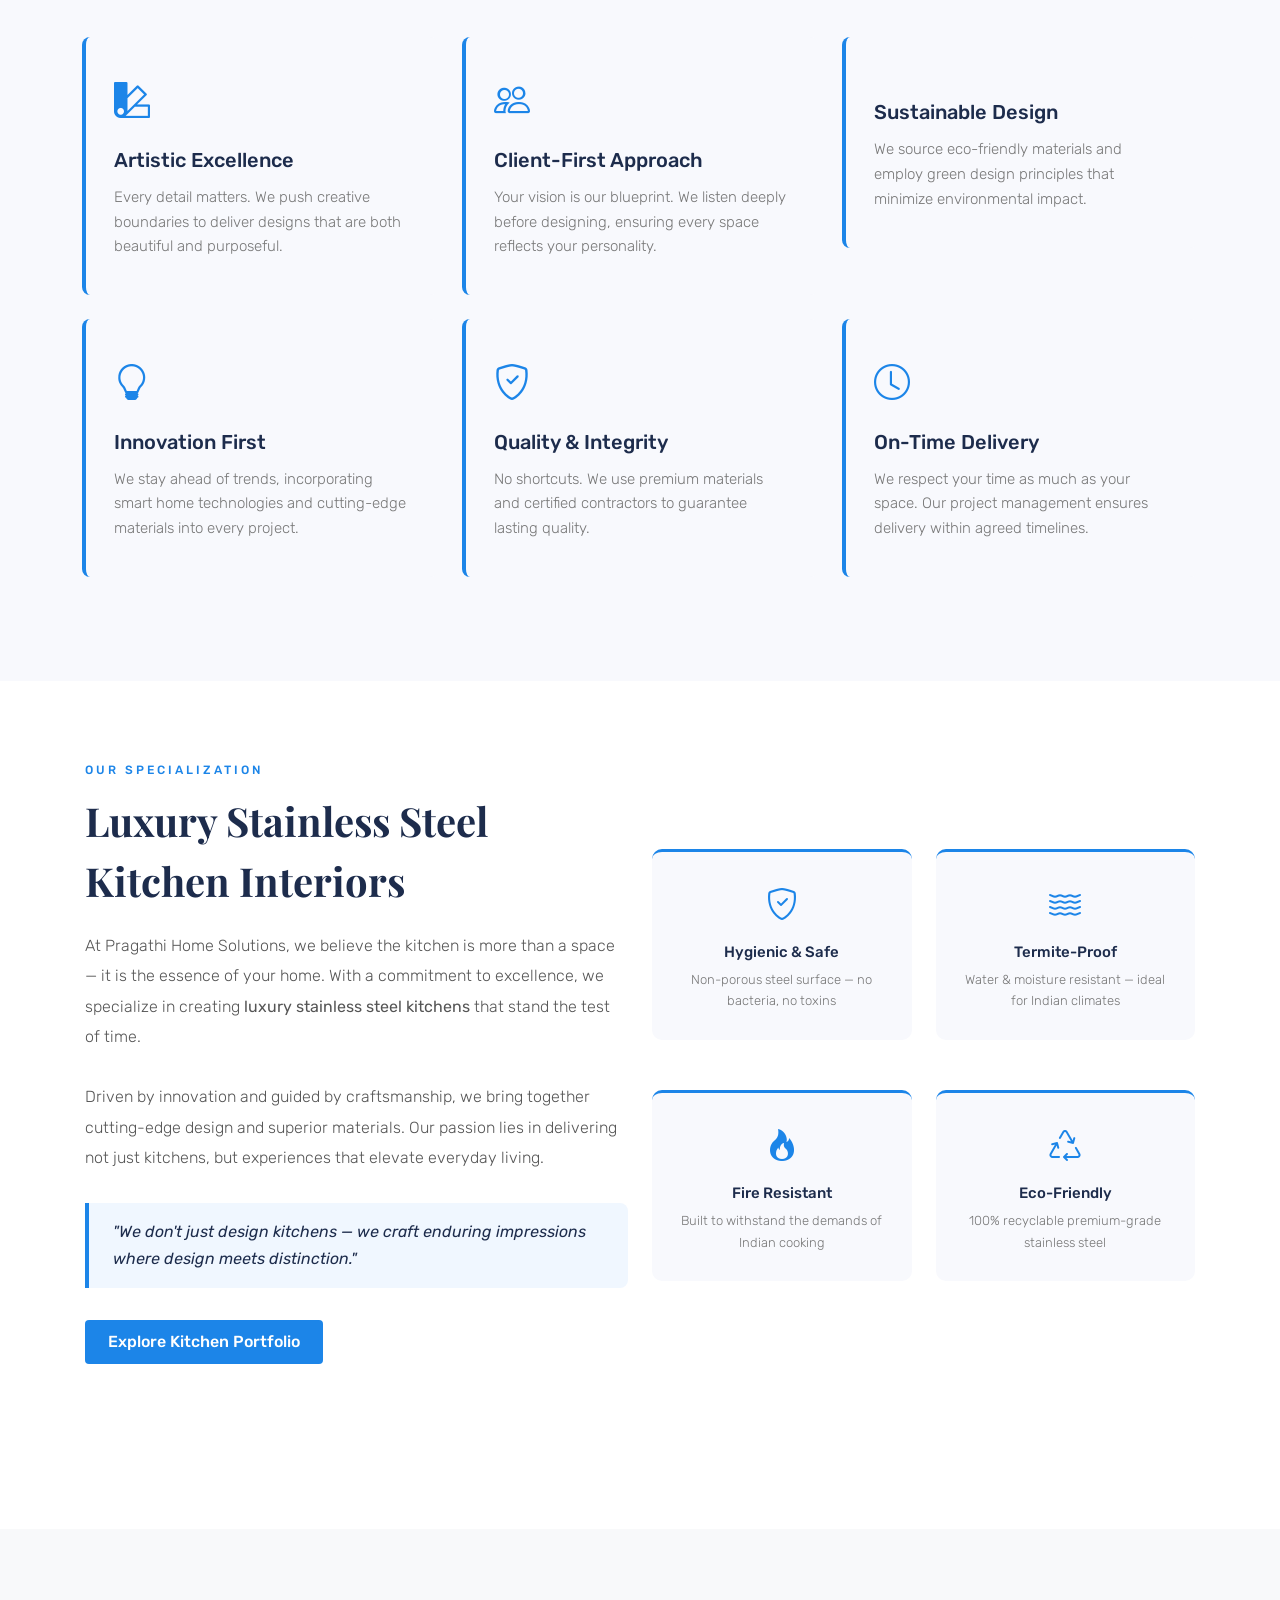
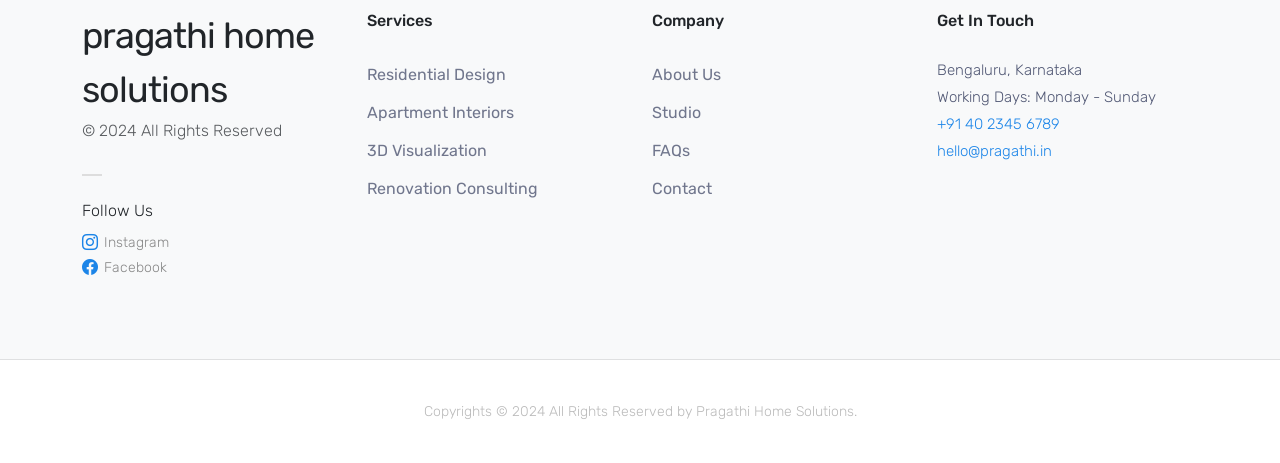
==== commit c72aed20: "about page images and contact page changes are done" ====
--- a/about.html
+++ b/about.html
@@ -15,7 +15,7 @@
     <title>About Us | Pragathi Home Solutions</title>
     <style>
       .about-hero {
-        background: url("assets/interior-design/images/about/hero.jpg") center center no-repeat;
+        background: url("assets/interior-design/images/small_kichen_2.webp") center center no-repeat;
         background-size: cover;
         padding: 130px 0 90px;
         position: relative;
@@ -208,7 +208,7 @@
                 <a href="contact.html" class="button ms-0 button-rounded bg-color mt-3">Start Your Project</a>
               </div>
               <div class="col-lg-6">
-                <img src="assets/interior-design/images/about/1.jpg" alt="Our Story" class="w-100" style="border-radius:6px; box-shadow: 0 20px 60px rgba(0,0,0,.1);" />
+                <img src="assets/interior-design/images/stright_kichen_2.jpg" alt="Our Story" class="w-100" style="border-radius:6px; box-shadow: 0 20px 60px rgba(0,0,0,.1);" />
               </div>
             </div>
           </div>
@@ -268,7 +268,7 @@
           </div>
 
           <!-- Team -->
-          <div class="container" style="padding: 80px 15px;">
+          <!-- <div class="container" style="padding: 80px 15px;">
             <div class="text-center mb-6">
               <p class="section-label">The Talent Behind The Magic</p>
               <h2 class="font-secondary" style="font-size:42px; font-weight:700; color:#1d2c4c;">Meet Our Team</h2>
@@ -349,10 +349,10 @@
                 </div>
               </div>
             </div>
-          </div>
+          </div> -->
 
           <!-- Timeline -->
-          <div style="background:#1d2c4c; padding:80px 0;">
+          <!-- <div style="background:#1d2c4c; padding:80px 0;">
             <div class="container">
               <div class="row col-mb-50">
                 <div class="col-lg-5">
@@ -403,7 +403,7 @@
                 </div>
               </div>
             </div>
-          </div>
+          </div> -->
 
           <!-- Steel Kitchen Specialization -->
           <div class="container" style="padding: 80px 15px;">
@@ -461,7 +461,7 @@
           <!-- End Steel Kitchen Specialization -->
 
           <!-- Awards -->
-          <div class="container" style="padding: 80px 15px;">
+          <!-- <div class="container" style="padding: 80px 15px;">
             <div class="text-center mb-6">
               <p class="section-label">Recognition</p>
               <h2 class="font-secondary" style="font-size:42px; font-weight:700; color:#1d2c4c;">Awards & Accolades</h2>
@@ -478,7 +478,7 @@
                 <div class="award-badge"><i class="bi-trophy-fill"></i><div><h6>Innovation in Materials 2020</h6><span>Material World Forum, Bangalore</span></div></div>
               </div>
             </div>
-          </div>
+          </div> -->
 
         </div>
       </section>
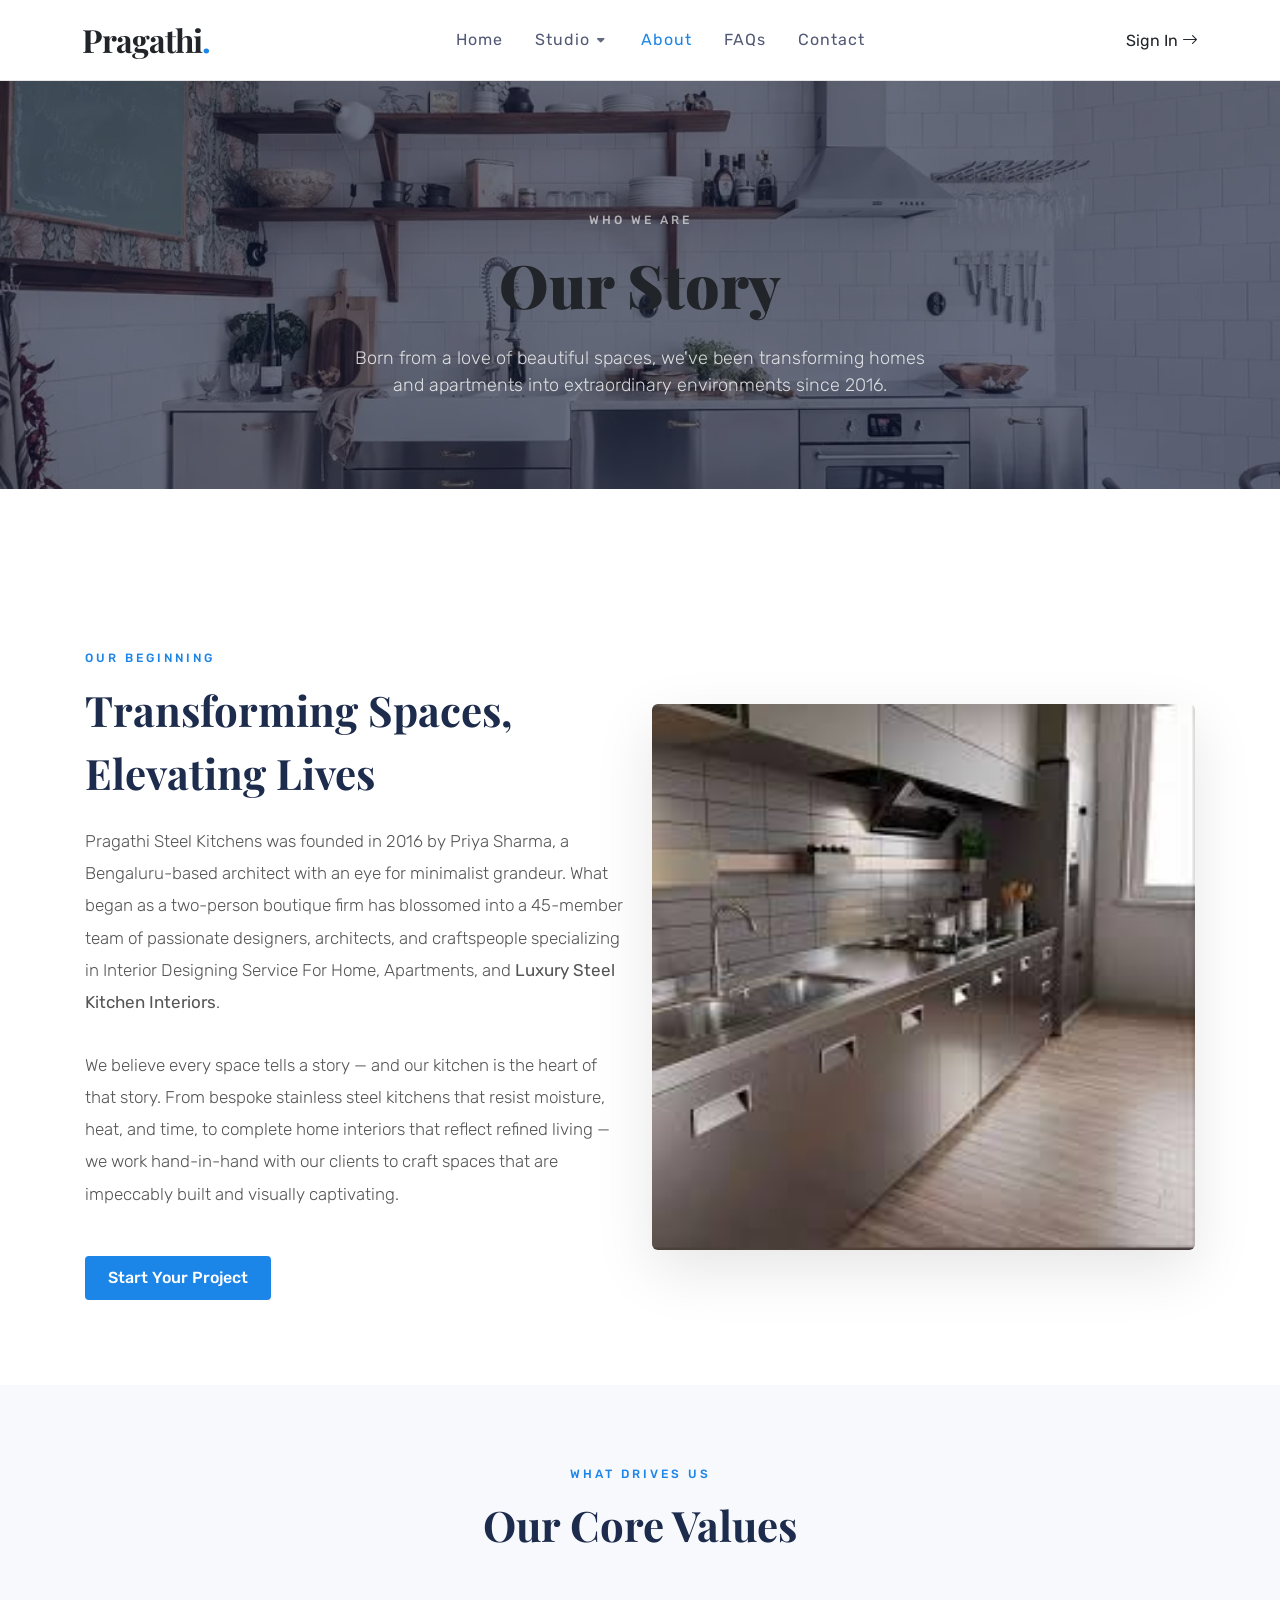
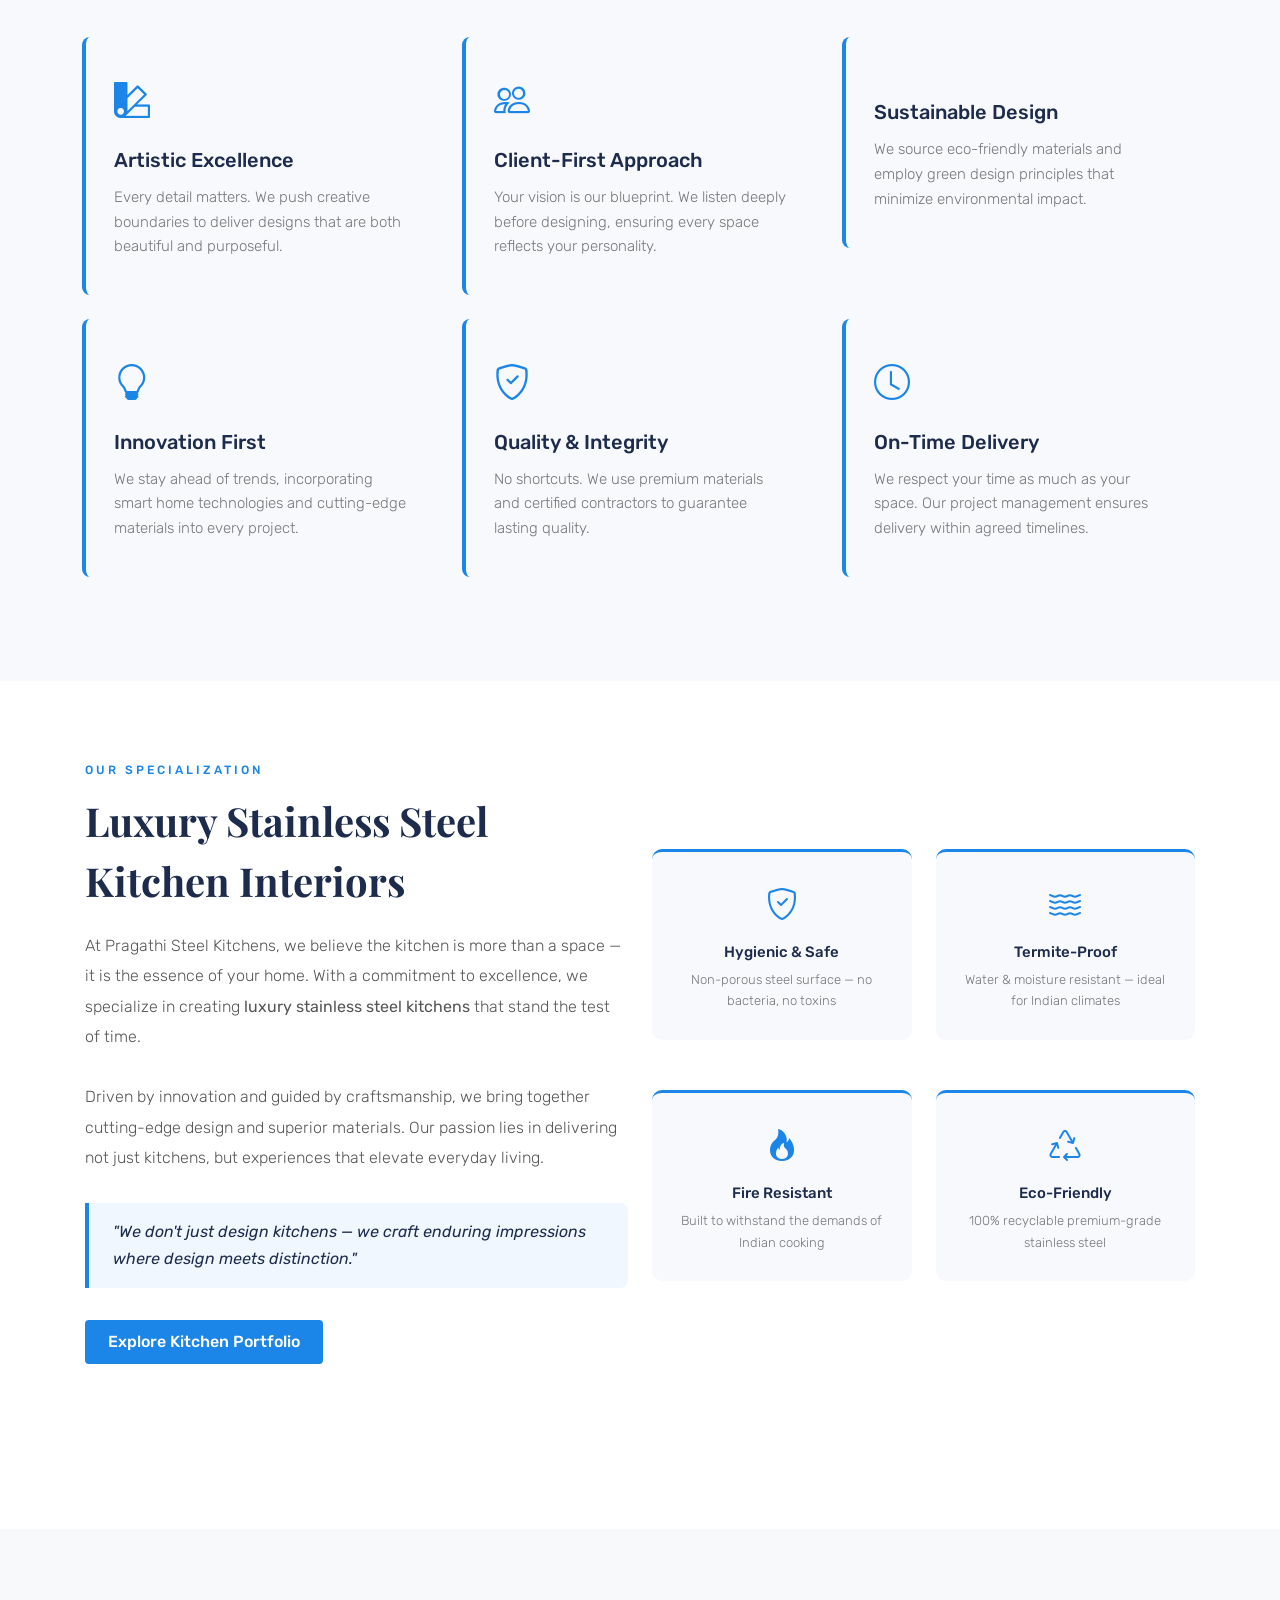
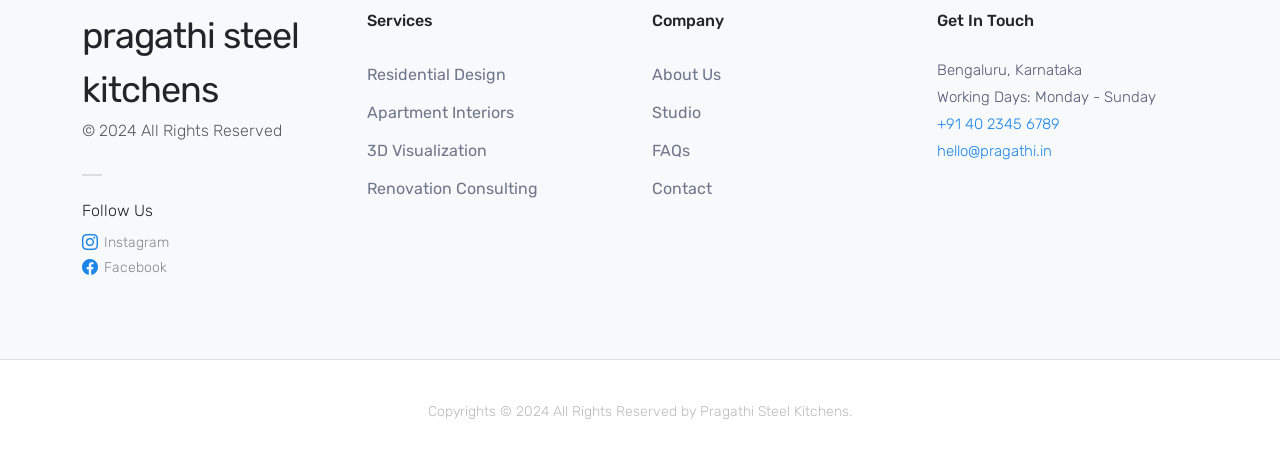
==== commit 8cbebe9b: "about page images and contact page changes are done" ====
--- a/about.html
+++ b/about.html
@@ -3,7 +3,7 @@
   <head>
     <meta http-equiv="content-type" content="text/html; charset=utf-8" />
     <meta http-equiv="x-ua-compatible" content="IE=edge" />
-    <meta name="description" content="Learn about Pragathi Home Solutions — our story, our team, and our design philosophy." />
+    <meta name="description" content="Learn about Pragathi Steel Kitchens — our story, our team, and our design philosophy." />
     <link rel="preconnect" href="https://fonts.googleapis.com" />
     <link rel="preconnect" href="https://fonts.gstatic.com" crossorigin />
     <link href="https://fonts.googleapis.com/css2?family=Rubik:wght@300;400;500;700&family=Playfair+Display:ital,wght@0,700;0,900;1,700&display=swap" rel="stylesheet" />
@@ -12,7 +12,7 @@
     <link rel="stylesheet" href="assets/interior-design/interior-design.css" />
     <link rel="stylesheet" href="css/custom.css" />
     <meta name="viewport" content="width=device-width, initial-scale=1" />
-    <title>About Us | Pragathi Home Solutions</title>
+    <title>About Us | Pragathi Steel Kitchens</title>
     <style>
       .about-hero {
         background: url("assets/interior-design/images/small_kichen_2.webp") center center no-repeat;
@@ -158,8 +158,8 @@
                   <li class="menu-item"><a class="menu-link" href="studio.html"><div>Studio</div></a>
                     <ul class="sub-menu-container">
                       <li class="menu-item"><a class="menu-link" href="project-detail.html?project=smallapartments"><div>Small Apartment Kitchens</div></a></li>
-                      <li class="menu-item"><a class="menu-link" href="project-detail.html?project=mediumhomes"><div>Medium Homes (2BHK/3BHK)</div></a></li>
-                      <li class="menu-item"><a class="menu-link" href="project-detail.html?project=luxuryvillas"><div>Luxury Villas / Farmhouses</div></a></li>
+                      <li class="menu-item"><a class="menu-link" href="project-detail.html?project=mediumhomes"><div>Medium Kitchen Layouts</div></a></li>
+                      <li class="menu-item"><a class="menu-link" href="project-detail.html?project=luxuryvillas"><div>Luxury Steel Kitchens</div></a></li>
                       <li class="menu-item"><a class="menu-link" href="project-detail.html?project=steelspecial"><div>Steel Kitchen Special</div></a></li>
                       <li class="menu-item"><a class="menu-link" href="project-detail.html?project=smartkitchen"><div>Smart Kitchen</div></a></li>
                       <li class="menu-item"><a class="menu-link" href="project-detail.html?project=colortrends"><div>Color Trends</div></a></li>
@@ -200,7 +200,7 @@
                   Transforming Spaces,<br />Elevating Lives
                 </h2>
                 <p style="font-size:17px; color:#555; font-weight:300; line-height:1.9;">
-                  Pragathi Home Solutions was founded in 2016 by Priya Sharma, a Bengaluru-based architect with an eye for minimalist grandeur. What began as a two-person boutique firm has blossomed into a 45-member team of passionate designers, architects, and craftspeople specializing in Interior Designing Service For Home, Apartments, and <strong>Luxury Steel Kitchen Interiors</strong>.
+                  Pragathi Steel Kitchens was founded in 2016 by Priya Sharma, a Bengaluru-based architect with an eye for minimalist grandeur. What began as a two-person boutique firm has blossomed into a 45-member team of passionate designers, architects, and craftspeople specializing in Interior Designing Service For Home, Apartments, and <strong>Luxury Steel Kitchen Interiors</strong>.
                 </p>
                 <p style="font-size:17px; color:#555; font-weight:300; line-height:1.9;">
                   We believe every space tells a story — and our kitchen is the heart of that story. From bespoke stainless steel kitchens that resist moisture, heat, and time, to complete home interiors that reflect refined living — we work hand-in-hand with our clients to craft spaces that are impeccably built and visually captivating.
@@ -414,7 +414,7 @@
                   Luxury Stainless Steel<br/>Kitchen Interiors
                 </h2>
                 <p style="font-size:16px; color:#555; font-weight:300; line-height:1.9;">
-                  At Pragathi Home Solutions, we believe the kitchen is more than a space — it is the essence of your home. With a commitment to excellence, we specialize in creating <strong>luxury stainless steel kitchens</strong> that stand the test of time.
+                  At Pragathi Steel Kitchens, we believe the kitchen is more than a space — it is the essence of your home. With a commitment to excellence, we specialize in creating <strong>luxury stainless steel kitchens</strong> that stand the test of time.
                 </p>
                 <p style="font-size:16px; color:#555; font-weight:300; line-height:1.9;">
                   Driven by innovation and guided by craftsmanship, we bring together cutting-edge design and superior materials. Our passion lies in delivering not just kitchens, but experiences that elevate everyday living.
@@ -490,7 +490,7 @@
             <div class="row col-mb-50">
               <div class="col-sm-6 col-lg-3">
                 <div class="widget">
-                  <div class="fw-normal text-lowercase mb-0" style="font-size: 36px; letter-spacing: -1px">Pragathi Home Solutions</div>
+                  <div class="fw-normal text-lowercase mb-0" style="font-size: 36px; letter-spacing: -1px">Pragathi Steel Kitchens</div>
                   <p class="text-muted fw-light">© 2024 All Rights Reserved</p>
                   <div class="app-links">
                     <p>Follow Us</p>
@@ -539,7 +539,7 @@
         <div id="copyrights" style="background-color: #fff">
           <div class="container">
             <div class="w-100 text-center m-0">
-              <span>Copyrights &copy; 2024 All Rights Reserved by Pragathi Home Solutions.</span>
+              <span>Copyrights &copy; 2024 All Rights Reserved by Pragathi Steel Kitchens.</span>
             </div>
           </div>
         </div>
